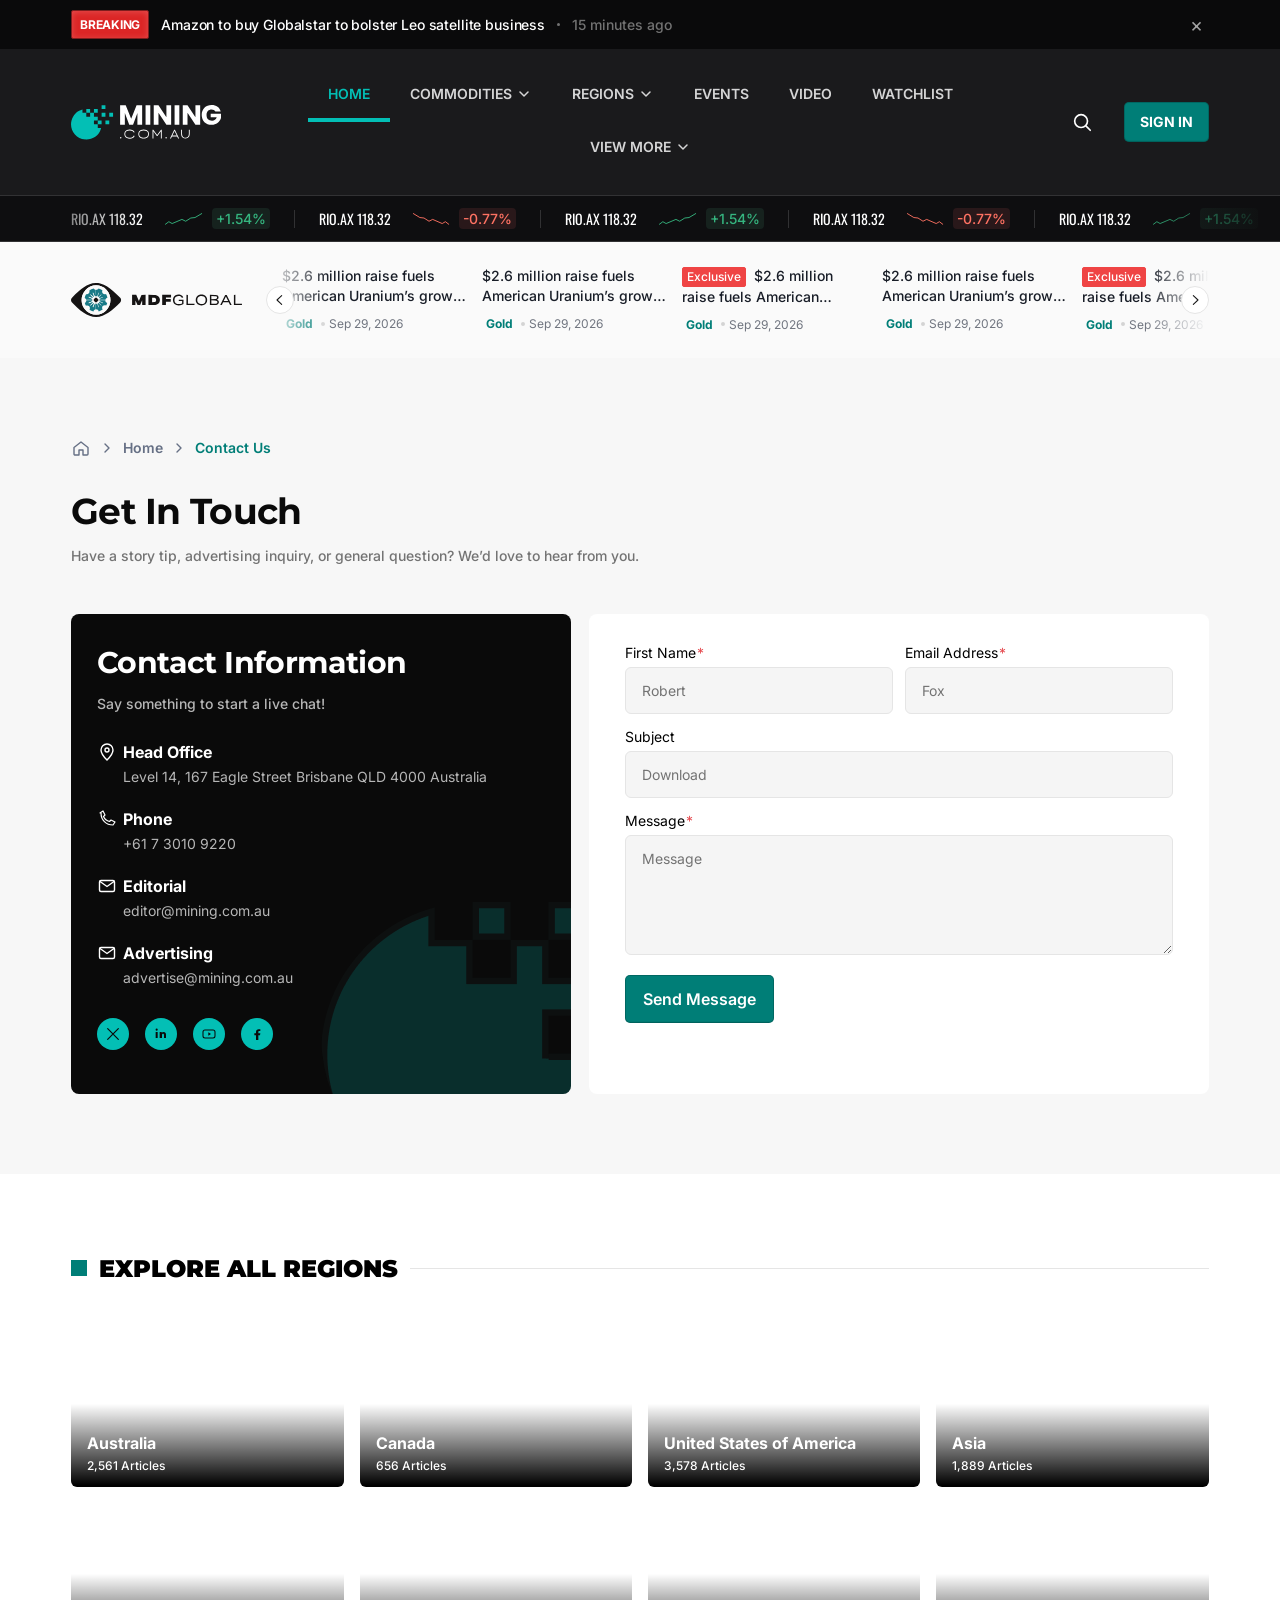
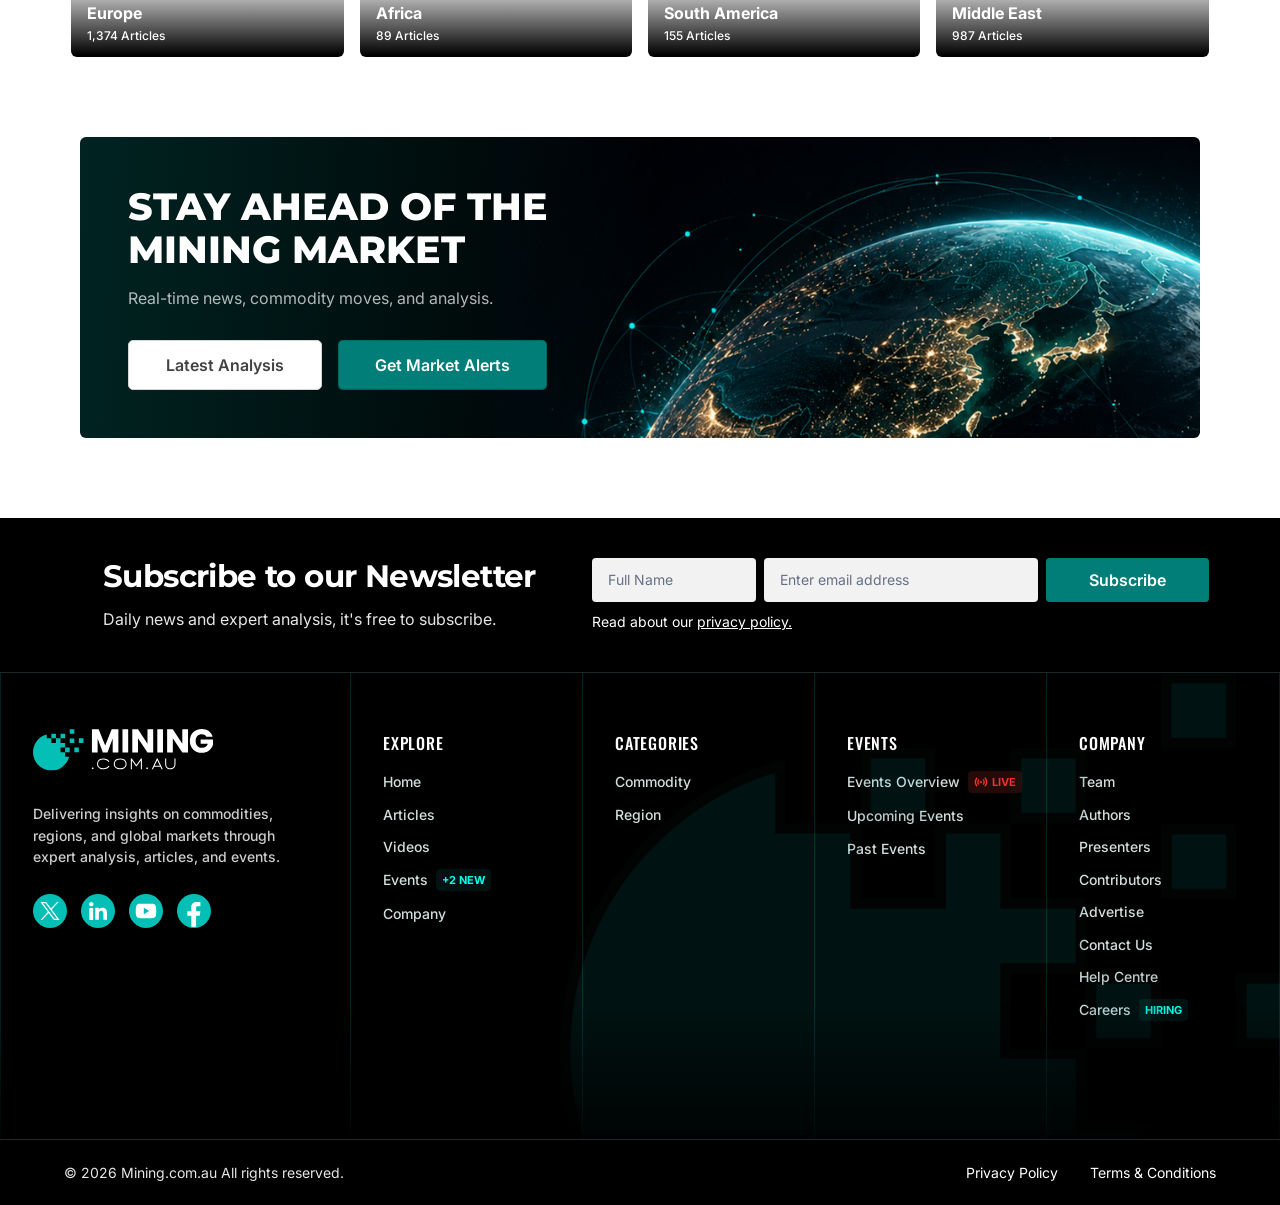
==== index.html @ cdf919f8 "Fixed paddings on CTA and Newsletter section" ====
<!DOCTYPE html>
<html lang="en">

<head>
  <meta charset="UTF-8">
  <meta name="viewport" content="width=device-width, initial-scale=1.0">
  <title>Contact Us | Mining.com.au</title>
  <link rel="preconnect" href="https://fonts.googleapis.com">
  <link rel="preconnect" href="https://fonts.gstatic.com" crossorigin>
  <link
    href="https://fonts.googleapis.com/css2?family=Inter:wght@400;500;600;700&family=Montserrat:wght@700;800;900&family=Oswald:wght@400;500&display=swap"
    rel="stylesheet">
  <link rel="stylesheet" href="styles.css">
</head>

<body>

  <!-- ============ HEADER ============ -->
  <header class="site-header">
    <div class="announcement-bar">
      <div class="wrap announcement-inner">
        <div class="announcement-left">
          <span class="badge-breaking">BREAKING</span>
          <p class="announcement-text">Amazon to buy Globalstar to bolster Leo satellite business</p>
          <span class="dot-sep" aria-hidden="true"></span>
          <span class="announcement-time">15 minutes ago</span>
        </div>
        <button class="announcement-close" aria-label="Dismiss announcement">&times;</button>
      </div>
    </div>

    <div class="nav-wrapper" aria-label="Primary">
      <nav class="main-nav wrap">
        <svg width="150" height="35" viewBox="0 0 150 35" fill="none" xmlns="http://www.w3.org/2000/svg">
          <g clip-path="url(#clip0_2774_2294)">
            <g clip-path="url(#clip1_2774_2294)">
              <path d="M30.6172 7.83966H34.4428V11.6652H30.6172V7.83966Z" fill="#03BFB5" />
              <path d="M30.6016 0.152344H34.4271V3.97792H30.6016V0.152344Z" fill="#03BFB5" />
              <path d="M38.2344 7.80396H42.0599V11.6295H38.2344V7.80396Z" fill="#03BFB5" />
              <path d="M34.4258 15.4555H38.2514V19.2811H34.4258V15.4555Z" fill="#03BFB5" />
              <path d="M15.2969 3.97815H19.1224V7.80372H15.2969V3.97815Z" fill="#03BFB5" />
              <path d="M22.9492 3.97815H26.7748V7.80372H22.9492V3.97815Z" fill="#03BFB5" />
              <path
                d="M22.9482 11.6286V7.80305H19.12V11.6286H15.296V7.80305H11.4704V4.53479C10.1293 4.88359 8.84208 5.41376 7.64432 6.11061C5.35202 7.44404 3.44171 9.3453 2.09742 11.6312C0.733963 13.9505 0.0102036 16.59 1.93609e-06 19.2803V19.3544C-0.00190541 23.1477 1.40552 26.8064 3.94913 29.6206C6.49274 32.4347 9.99113 34.2035 13.7653 34.5836C14.2724 34.6341 14.786 34.6596 15.306 34.6603C15.826 34.661 16.3397 34.6355 16.8471 34.5836C18.9979 34.3686 21.078 33.6966 22.9482 32.6128C25.2995 31.2503 27.2497 29.2915 28.6017 26.9341C29.288 25.7347 29.8079 24.4475 30.1471 23.108H26.7738V19.2803H22.9577V19.3544C22.9577 19.4927 22.9541 19.63 22.9471 19.7662V15.4542H26.7727V11.6286H22.9482Z"
                fill="#03BFB5" />
              <path
                d="M30.6121 19.3546V19.2806C30.6121 19.1035 30.6069 18.9281 30.6006 18.7527V15.4545H26.7734V18.7527C26.7804 18.9278 26.7845 19.1037 26.7855 19.2806H30.5995V19.9566C30.6076 19.757 30.6118 19.5563 30.6121 19.3546Z"
                fill="#03BFB5" />
              <path
                d="M49.1094 0.221863H54.7093L60.1711 13.6978L65.5773 0.221863H71.1499V19.6859H66.4088V8.01273L62.0563 19.6859H58.2302L53.85 7.98647V19.6859H49.1094V0.221863Z"
                fill="white" />
              <path d="M74.5625 0.221863H79.3036V19.6859H74.5625V0.221863Z" fill="white" />
              <path
                d="M100.151 0.221863V19.6859H95.4105L87.4789 7.68129V19.6859H82.7383V0.221863H87.4789L95.4105 12.2822V0.221863H100.151Z"
                fill="white" />
              <path d="M103.59 0.221924H108.33V19.686H103.59V0.221924Z" fill="white" />
              <path
                d="M129.179 0.221863V19.6859H124.438L116.507 7.67971V19.6859H111.766V0.221863H116.507L124.438 12.2822V0.221863H129.179Z"
                fill="white" />
              <path
                d="M149.669 6.37754H144.429C143.708 5.07433 142.377 4.3815 140.603 4.3815C137.553 4.3815 135.53 6.54458 135.53 9.92629C135.53 13.5307 137.578 15.6376 140.993 15.6376C142.052 15.6858 143.096 15.3715 143.953 14.7466C144.81 14.1218 145.428 13.2236 145.706 12.2002H139.688V8.70818H150.001V13.1163C149.386 15.1043 148.137 16.8363 146.445 18.0478C144.753 19.2592 142.711 19.8837 140.631 19.8256C134.809 19.8256 130.703 15.75 130.703 9.92787C130.703 4.10573 134.778 0.002809 140.6 0.002809C145.261 0.000707906 148.643 2.38545 149.669 6.37754Z"
                fill="white" />
              <path
                d="M49.257 33.2626C49.1899 33.1982 49.1367 33.1209 49.1006 33.0352C49.0645 32.9496 49.0462 32.8575 49.0469 32.7646C49.0466 32.6745 49.0651 32.5854 49.1013 32.5029C49.1375 32.4204 49.1905 32.3463 49.257 32.2855C49.3206 32.2209 49.3964 32.1696 49.4802 32.1347C49.5639 32.0999 49.6538 32.0822 49.7445 32.0828C49.8358 32.0809 49.9266 32.0977 50.0112 32.1323C50.0958 32.1669 50.1723 32.2186 50.2361 32.284C50.3007 32.3458 50.3519 32.4202 50.3867 32.5026C50.4214 32.585 50.439 32.6736 50.4383 32.763C50.4398 32.8553 50.4226 32.947 50.3879 33.0326C50.3531 33.1181 50.3015 33.1958 50.2361 33.261C50.1735 33.3285 50.0973 33.3821 50.0126 33.4183C49.9279 33.4545 49.8366 33.4725 49.7445 33.4711C49.6533 33.4715 49.563 33.4532 49.4791 33.4173C49.3953 33.3815 49.3197 33.3288 49.257 33.2626Z"
                fill="white" />
              <path
                d="M55.9314 33.1049C55.16 32.7896 54.4998 32.252 54.0346 31.5606C53.5851 30.8091 53.3477 29.9498 53.3477 29.0742C53.3477 28.1985 53.5851 27.3392 54.0346 26.5878C54.5022 25.8987 55.1617 25.3619 55.9314 25.044C56.8057 24.6808 57.7456 24.502 58.6922 24.5187C59.7562 24.493 60.8109 24.7223 61.7682 25.1874C62.6035 25.5928 63.2688 26.2802 63.6466 27.1283L62.8398 27.5191C62.5177 26.8356 61.9704 26.2837 61.2897 25.9559C60.4803 25.5671 59.5899 25.3769 58.6922 25.4012C57.5355 25.3402 56.392 25.6711 55.4466 26.3404C55.0423 26.6664 54.7221 27.0846 54.5126 27.5598C54.3032 28.035 54.2106 28.5535 54.2426 29.0718C54.211 29.5901 54.3038 30.1084 54.5132 30.5836C54.7227 31.0587 55.0427 31.4769 55.4466 31.8032C56.392 32.4726 57.5355 32.8035 58.6922 32.7424C59.5899 32.7665 60.4804 32.5762 61.2897 32.1872C61.9707 31.8597 62.5181 31.3077 62.8398 30.624L63.6466 31.0153C63.2703 31.8624 62.6075 32.5496 61.7745 32.9562C60.8153 33.4221 59.7583 33.6512 58.6922 33.6244C57.7463 33.6399 56.807 33.4632 55.9314 33.1049Z"
                fill="white" />
              <path
                d="M69.8854 33.1046C69.114 32.7893 68.4538 32.2518 67.9886 31.5603C67.5385 30.8091 67.3008 29.9497 67.3008 29.0739C67.3008 28.1982 67.5385 27.3388 67.9886 26.5876C68.456 25.898 69.1155 25.3609 69.8854 25.0427C71.66 24.3452 73.6329 24.3452 75.4076 25.0427C76.1774 25.3609 76.837 25.898 77.3044 26.5876C77.7539 27.339 77.9913 28.1983 77.9913 29.0739C77.9913 29.9496 77.7539 30.8089 77.3044 31.5603C76.8392 32.2518 76.179 32.7893 75.4076 33.1046C73.6314 33.7939 71.6616 33.7939 69.8854 33.1046ZM69.4006 31.8004C70.372 32.4141 71.4975 32.7398 72.6465 32.7398C73.7955 32.7398 74.921 32.4141 75.8924 31.8004C76.2962 31.474 76.6161 31.0558 76.8255 30.5806C77.0348 30.1055 77.1275 29.5872 77.0958 29.069C77.1275 28.5507 77.0348 28.0324 76.8255 27.5573C76.6161 27.0821 76.2962 26.6639 75.8924 26.3375C74.921 25.7238 73.7955 25.3981 72.6465 25.3981C71.4975 25.3981 70.372 25.7238 69.4006 26.3375C68.9963 26.6636 68.6761 27.0817 68.4666 27.5569C68.2572 28.0321 68.1646 28.5506 68.1966 29.069C68.165 29.5872 68.2578 30.1056 68.4672 30.5807C68.6767 31.0559 68.9967 31.474 69.4006 31.8004Z"
                fill="white" />
              <path
                d="M81.5234 24.6456H82.3177L86.1522 29.9908L89.972 24.6456H90.7662V33.4702H89.8837V26.2466L86.4799 31.0623H85.8097L82.4164 26.2466V33.4702H81.5234V24.6456Z"
                fill="white" />
              <path
                d="M94.6294 33.2619C94.5628 33.1973 94.5101 33.1199 94.4744 33.0343C94.4387 32.9487 94.4209 32.8567 94.4219 32.7639C94.4213 32.674 94.4394 32.585 94.4751 32.5025C94.5108 32.42 94.5634 32.3459 94.6294 32.2849C94.6931 32.2209 94.7688 32.1702 94.8522 32.1356C94.9356 32.1011 95.025 32.0835 95.1153 32.0837C95.2066 32.0818 95.2974 32.0986 95.382 32.1332C95.4666 32.1679 95.5431 32.2195 95.6069 32.2849C95.6714 32.3468 95.7225 32.4212 95.7572 32.5036C95.7919 32.586 95.8094 32.6746 95.8086 32.7639C95.8101 32.8562 95.793 32.9479 95.7584 33.0334C95.7237 33.119 95.6722 33.1967 95.6069 33.2619C95.5441 33.3292 95.4679 33.3826 95.3833 33.4188C95.2986 33.455 95.2073 33.4731 95.1153 33.472C95.0242 33.472 94.9342 33.4533 94.8506 33.4172C94.767 33.3811 94.6918 33.3282 94.6294 33.2619Z"
                fill="white" />
              <path
                d="M103.206 24.6453H103.875L108.111 33.4699H107.14L106.169 31.4655L100.912 31.4781L99.9668 33.4699H98.9688L103.206 24.6453ZM105.753 30.5809L103.547 25.9795L101.341 30.5809H105.753Z"
                fill="white" />
              <path
                d="M112.195 33.0981C111.554 32.7549 111.03 32.2282 110.689 31.5853C110.292 30.8129 110.099 29.9516 110.128 29.0834V24.6454H111.021V29.0834C111.021 30.3182 111.323 31.232 111.929 31.8248C112.25 32.1266 112.629 32.3608 113.042 32.5134C113.456 32.6661 113.896 32.7342 114.336 32.7136C115.265 32.7539 116.173 32.4383 116.877 31.8311C117.528 31.2428 117.854 30.3269 117.854 29.0834V24.6454H118.736V29.0834C118.767 29.961 118.557 30.8303 118.131 31.5979C117.757 32.2485 117.197 32.7729 116.524 33.1044C115.834 33.4376 115.077 33.6059 114.311 33.5961C113.576 33.6069 112.849 33.4359 112.195 33.0981Z"
                fill="white" />
            </g>
          </g>
          <defs>
            <clipPath id="clip0_2774_2294">
              <rect width="150" height="34.6608" fill="white" />
            </clipPath>
            <clipPath id="clip1_2774_2294">
              <rect width="150" height="34.6575" fill="white" transform="translate(0 0.00292969)" />
            </clipPath>
          </defs>
        </svg>

        <!-- Hamburger toggle: visible at <=1024px, controls nav-menu -->
        <button type="button" class="nav-toggle" id="navToggle" aria-label="Toggle navigation menu"
          aria-expanded="false" aria-controls="navMenu">
          <svg class="icon-burger" viewBox="0 0 24 24" aria-hidden="true">
            <line x1="3" y1="6" x2="21" y2="6" stroke="currentColor" stroke-width="2" stroke-linecap="round" />
            <line x1="3" y1="12" x2="21" y2="12" stroke="currentColor" stroke-width="2" stroke-linecap="round" />
            <line x1="3" y1="18" x2="21" y2="18" stroke="currentColor" stroke-width="2" stroke-linecap="round" />
          </svg>
          <svg class="icon-close" viewBox="0 0 24 24" aria-hidden="true">
            <line x1="5" y1="5" x2="19" y2="19" stroke="currentColor" stroke-width="2" stroke-linecap="round" />
            <line x1="19" y1="5" x2="5" y2="19" stroke="currentColor" stroke-width="2" stroke-linecap="round" />
          </svg>
        </button>

        <!-- Collapsible nav menu: holds links always, and the action buttons once we drop to <=768px -->
        <div class="nav-menu" id="navMenu">
          <ul class="nav-links">
            <li><a href="#" class="active">HOME</a></li>
            <li><a href="#">COMMODITIES <svg class="chev" viewBox="0 0 16 16" aria-hidden="true">
                  <path d="M4 6l4 4 4-4" stroke="currentColor" stroke-width="1.5" fill="none" stroke-linecap="round"
                    stroke-linejoin="round" />
                </svg></a></li>
            <li><a href="#">REGIONS <svg class="chev" viewBox="0 0 16 16" aria-hidden="true">
                  <path d="M4 6l4 4 4-4" stroke="currentColor" stroke-width="1.5" fill="none" stroke-linecap="round"
                    stroke-linejoin="round" />
                </svg></a></li>
            <li><a href="#">EVENTS</a></li>
            <li><a href="#">VIDEO</a></li>
            <li><a href="#">WATCHLIST</a></li>
            <li><a href="#" class="view-more">VIEW MORE <svg class="chev" viewBox="0 0 16 16" aria-hidden="true">
                  <path d="M4 6l4 4 4-4" stroke="currentColor" stroke-width="1.5" fill="none" stroke-linecap="round"
                    stroke-linejoin="round" />
                </svg></a></li>
          </ul>

          <!-- Mobile copy of the action buttons: hidden until <=768px, where it appears inside the open menu -->
          <div class="nav-actions nav-actions--mobile">
            <button class="icon-btn" aria-label="Search">
              <svg viewBox="0 0 24 24" aria-hidden="true">
                <circle cx="11" cy="11" r="7" stroke="currentColor" stroke-width="1.8" fill="none" />
                <line x1="16.5" y1="16.5" x2="21" y2="21" stroke="currentColor" stroke-width="1.8"
                  stroke-linecap="round" />
              </svg>
            </button>
            <a href="#" class="btn btn-primary btn-sm">SIGN IN</a>
          </div>
        </div>

        <!-- Desktop/tablet copy of the action buttons: visible down to 768px, then hidden in favour of the mobile copy above -->
        <div class="nav-actions nav-actions--desktop">
          <button class="icon-btn" aria-label="Search">
            <svg viewBox="0 0 24 24" aria-hidden="true">
              <circle cx="11" cy="11" r="7" stroke="currentColor" stroke-width="1.8" fill="none" />
              <line x1="16.5" y1="16.5" x2="21" y2="21" stroke="currentColor" stroke-width="1.8" stroke-linecap="round" />
            </svg>
          </button>
          <a href="#" class="btn btn-primary btn-sm">SIGN IN</a>
        </div>
      </nav>
    </div>

    <div class="ticker" aria-label="Market ticker">
      <div class="ticker-track">
        <span class="ticker-item">
          <span class="ticker-sym">RIO.AX 118.32</span>
          <div class="ticker-data">
            <img class="ticker-spark up" src="./up.svg" aria-hidden="true" />
            <span class="ticker-pct up">+1.54%</span>
          </div>
        </span>
        <span class="ticker-rule" aria-hidden="true"></span>
        <span class="ticker-item">
          <span class="ticker-sym">RIO.AX 118.32</span>
          <div class="ticker-data">
            <img class="ticker-spark down" src="./down.svg" aria-hidden="true" />
            <span class="ticker-pct down">-0.77%</span>
          </div>
        </span>
        <span class="ticker-rule" aria-hidden="true"></span>
        <span class="ticker-item">
          <span class="ticker-sym">RIO.AX 118.32</span>
          <div class="ticker-data">
            <img class="ticker-spark up" src="./up.svg" aria-hidden="true" />
            <span class="ticker-pct up">+1.54%</span>
          </div>
        </span>
        <span class="ticker-rule" aria-hidden="true"></span>
        <span class="ticker-item">
          <span class="ticker-sym">RIO.AX 118.32</span>
          <div class="ticker-data">
            <img class="ticker-spark down" src="./down.svg" aria-hidden="true" />
            <span class="ticker-pct down">-0.77%</span>
          </div>
        </span>
        <span class="ticker-rule" aria-hidden="true"></span>
        <span class="ticker-item">
          <span class="ticker-sym">RIO.AX 118.32</span>
          <div class="ticker-data">
            <img class="ticker-spark up" src="./up.svg" aria-hidden="true" />
            <span class="ticker-pct up">+1.54%</span>
          </div>
        </span>
        <span class="ticker-rule" aria-hidden="true"></span>
        <span class="ticker-item">
          <span class="ticker-sym">RIO.AX 118.32</span>
          <div class="ticker-data">
            <img class="ticker-spark down" src="./down.svg" aria-hidden="true" />
            <span class="ticker-pct down">-0.77%</span>
          </div>
        </span>
        <span class="ticker-rule" aria-hidden="true"></span>
        <span class="ticker-item">
          <span class="ticker-sym">RIO.AX 118.32</span>
          <div class="ticker-data">
            <img class="ticker-spark up" src="./up.svg" aria-hidden="true" />
            <span class="ticker-pct up">+1.54%</span>
          </div>
        </span>
        <span class="ticker-rule" aria-hidden="true"></span>
        <span class="ticker-item">
          <span class="ticker-sym">RIO.AX 118.32</span>
          <div class="ticker-data">
            <img class="ticker-spark down" src="./down.svg" aria-hidden="true" />
            <span class="ticker-pct down">-0.77%</span>
          </div>
        </span>
        <span class="ticker-rule" aria-hidden="true"></span>
      </div>
    </div>
  </header>

  <!-- ============ NEWSWIRE CAROUSEL ============ -->
  <section class="newswire">
    <div class="wrap newswire-inner">
      <svg width="171" height="34" viewBox="0 0 171 34" fill="none" xmlns="http://www.w3.org/2000/svg">
        <g clip-path="url(#clip0_912_26025)">
          <path
            d="M31.5511 32.7135C27.2995 34.4307 22.8062 34.4187 18.6121 32.7363C16.5335 31.9023 14.6357 30.9735 12.7654 29.7207C10.4763 28.1871 8.39176 26.525 6.35632 24.6614C4.42977 22.8974 2.62048 21.215 0.83633 19.2818C-0.213102 18.1441 -0.320797 16.0765 0.775303 14.9161C3.07161 12.4849 5.47082 10.3261 7.96337 8.11683C9.54769 6.71281 11.1392 5.4876 12.8743 4.29238C14.6094 3.09717 16.5443 2.07116 18.5797 1.26235C20.7444 0.404336 22.9031 -0.0552691 25.2401 0.00473165C26.6102 0.0407321 27.8834 0.127133 29.2177 0.501538C34.2171 1.90195 38.4041 4.80479 42.2775 8.23803C44.6767 10.3645 46.9982 12.4801 49.2179 14.7829C50.5892 16.2049 50.2649 18.3721 48.9463 19.6694C45.1697 23.3834 41.7295 26.8178 37.2733 29.7627C35.4496 30.9675 33.6272 31.8747 31.5511 32.7135ZM34.8992 27.6903C40.7495 22.1438 41.0103 12.8917 35.6208 7.02241C29.8674 0.75594 20.0624 0.814741 14.3784 7.13762C8.96614 13.1581 9.44478 22.535 15.4949 27.9627C21.0268 32.9271 29.4558 32.8527 34.8992 27.6915V27.6903Z"
            fill="#151313" />
          <path
            d="M71.1881 22.1237L71.1354 17.3224L69.1538 22.1057L66.4818 22.1249L64.4834 17.4088L64.4332 22.1213L61.0946 22.1201L61.0898 11.8719L65.2301 11.8647L67.8699 18.0052L70.4905 11.8779L74.5877 11.8671L74.5841 22.1117L71.1881 22.1237Z"
            fill="#151313" />
          <path
            d="M88.9288 16.7391C88.9983 18.9675 87.9249 20.794 85.844 21.5572C84.8759 21.9124 83.8361 22.1128 82.7555 22.1128H77.427L77.4258 11.873L82.8716 11.8766C83.933 11.8766 84.9704 12.0362 85.9301 12.3915C87.8495 13.0467 88.8654 14.7171 88.9288 16.7379V16.7391ZM85.1428 16.9563C85.1428 15.7839 84.4786 14.8683 83.343 14.8371L81.1078 14.7771V19.1859L83.416 19.1223C84.5337 18.9495 85.144 18.1179 85.144 16.9563H85.1428Z"
            fill="#151313" />
          <path
            d="M99.7601 16.086L99.7517 18.8268L94.9353 18.8304L94.9233 22.1221L91.1887 22.1113L91.1875 11.8739L100.058 11.8691L100.06 14.6184L94.9413 14.616L94.9425 16.0836L99.7601 16.086Z"
            fill="#151313" />
          <path
            d="M147.541 17.8176C148.456 19.3284 147.709 21.1993 146.097 21.7489C145.445 21.9709 144.805 22.1113 144.101 22.1113L138.91 22.1161L138.915 11.8691L143.738 11.8763C144.525 11.8763 145.287 11.9783 145.997 12.2483C146.986 12.6239 147.528 13.4724 147.538 14.4468C147.547 15.4212 147.033 16.266 145.951 16.692C146.552 16.9632 147.17 17.208 147.54 17.8188L147.541 17.8176ZM145.647 13.6248C145.151 13.2204 144.508 13.128 143.934 13.1268L140.346 13.1136L140.363 16.1472L144.449 16.0824C145.082 16.0728 145.677 15.7212 145.889 15.252C146.126 14.7288 146.135 14.022 145.647 13.6248ZM145.938 20.346C146.63 19.6344 146.553 18.5196 145.86 17.8968C145.319 17.5392 144.725 17.4516 144.086 17.3916L140.351 17.3724V20.8716L144.103 20.868C144.744 20.8236 145.374 20.7372 145.939 20.346H145.938Z"
            fill="#151313" />
          <path
            d="M111.103 20.387L111.129 18.0614L107.78 18.0578V16.8014H112.518L112.491 21.0062C110.355 22.3971 107.756 22.7127 105.359 22.0455C103.999 21.5462 102.886 20.6702 102.358 19.3082C101.767 17.7854 101.782 16.073 102.437 14.5658C103.556 11.9905 106.589 11.1589 109.264 11.8057C110.712 12.1561 111.84 13.1713 112.273 14.5838L110.841 14.8382C110.497 13.9622 109.836 13.3333 108.911 13.0813C106.663 12.4705 104.191 13.3213 103.623 15.6482C103.068 17.921 103.821 20.2466 106.174 20.8838C107.799 21.2642 109.466 21.0842 111.1 20.3882L111.103 20.387Z"
            fill="#151313" />
          <path
            d="M132.684 22.0397C131.189 22.5149 129.634 22.4873 128.199 22.0385C125.942 21.3317 124.714 19.3217 124.707 17.0213C124.699 14.5492 126.087 12.4744 128.533 11.8432C129.79 11.5192 131.136 11.524 132.407 11.8516C134.82 12.472 136.215 14.5648 136.192 17.0201C136.172 19.3157 134.963 21.3149 132.684 22.0409V22.0397ZM134.287 18.9197C134.774 17.7461 134.797 16.4585 134.376 15.2668C133.599 13.0708 130.945 12.4864 128.774 13.1524C127.519 13.5364 126.635 14.5168 126.363 15.7913C125.888 18.0233 126.677 20.2769 128.894 20.8697C130.986 21.4301 133.466 20.8973 134.288 18.9197H134.287Z"
            fill="#151313" />
          <path
            d="M157.705 19.312L152.131 19.2952L150.814 22.0972L149.234 22.1068L154.174 11.8995L155.698 11.8887L160.643 22.0816L159.042 22.1236L157.705 19.3132V19.312ZM157.127 18.0843L154.904 13.4727L152.679 18.0963L157.127 18.0855V18.0843Z"
            fill="#151313" />
          <path
            d="M123.605 20.8465L123.368 22.1209L115.461 22.1161L115.465 11.874L116.934 11.8848L116.932 20.8513L123.605 20.8465Z"
            fill="#151313" />
          <path
            d="M170.985 20.8465C171.045 21.2834 170.928 21.6734 170.814 22.1186H162.914V11.8836L164.385 11.8608L164.388 20.8465H170.985Z"
            fill="#151313" />
          <path
            d="M34.8985 27.6901C29.4551 32.8514 21.0261 32.9258 15.4942 27.9613C9.44529 22.5336 8.96545 13.1567 14.3777 7.13625C20.0617 0.81338 29.8679 0.754578 35.6201 7.02105C41.0084 12.8903 40.7476 22.1436 34.8985 27.6889V27.6901ZM20.9448 16.7556L20.9543 17.2428L15.341 17.2464C15.3817 18.3924 14.8396 19.3464 13.85 19.8948C14.0977 20.9304 14.4711 21.8304 14.9725 22.7784C15.98 22.248 17.0067 22.4184 17.9772 23.0016C18.9596 23.8909 19.2707 25.4065 18.512 26.6629C19.6764 27.5221 21.0178 28.1089 22.4764 28.4461C22.7684 27.2257 23.6084 26.4373 24.8027 26.2441C24.7309 24.4189 24.756 22.7004 24.7644 20.9724H24.9714C25.018 22.7016 25.0408 24.4261 24.9307 26.2285C26.3559 26.1901 27.4532 27.0565 27.7703 28.4125C29.2146 28.0801 30.5057 27.4633 31.7107 26.6185C30.8755 25.5277 30.9892 24.2149 31.7095 23.1012C32.6249 22.1448 34.0549 21.906 35.2455 22.59C35.7146 21.7188 36.0078 20.9268 36.2315 20.0424C34.9942 19.6356 34.2691 18.5496 34.3337 17.25L28.9848 17.2452L28.7934 18.336L32.0087 19.6764C32.0865 19.7748 31.9309 20.1468 31.8184 20.1324L28.5361 18.8088C28.3542 19.1568 28.1879 19.3836 27.933 19.6788L30.4698 22.2348C30.3358 22.4064 30.2688 22.4712 30.1096 22.5864L27.5597 20.058C27.2306 20.304 26.9805 20.4396 26.661 20.6352L28.0156 23.9485C27.9677 24.0829 27.6805 24.1981 27.5453 24.1357L26.1919 20.8416L25.121 20.9592L25.1066 19.2252C26.1213 19.0536 26.9099 18.3384 27.0559 17.2524L28.7204 17.232C28.8293 17.1612 28.8221 16.8768 28.7503 16.7268L27.0547 16.7304C26.9111 15.7224 26.2159 14.9279 25.1521 14.7875L25.1162 13.0415C25.4584 13.0379 25.7803 13.0703 26.1764 13.1699L27.3933 10.1615C27.4436 10.0367 27.3467 9.81469 27.5752 9.82669C27.7045 9.83269 27.8421 9.84109 28.0192 10.0163L26.655 13.3679C27.0188 13.5299 27.2473 13.6931 27.5441 13.9319L30.057 11.4371C30.1228 11.3711 30.3633 11.5079 30.4543 11.7179L27.9474 14.2619L28.5864 15.1763L31.4893 13.9487C31.6964 13.8611 31.8675 13.8899 31.974 14.0267C32.0338 14.1035 32.0936 14.2715 31.9058 14.3495L28.773 15.6516L28.9812 16.74L34.4187 16.7364C34.6963 15.7488 35.4083 15.0431 36.4194 14.7731C36.155 13.4063 35.6978 12.2099 34.9894 10.9835C33.946 11.4083 32.7207 11.2991 31.895 10.4723C31.0442 9.62028 30.9317 8.31827 31.4152 7.21665C30.1922 6.40545 28.9226 5.88224 27.4926 5.56064C26.9566 6.51465 26.0591 7.00305 24.963 7.02585C24.9498 9.08508 25.1449 11.0123 24.8673 13.0055C24.6315 11.0147 24.8074 9.09828 24.7739 7.00065C23.9339 6.78945 23.1765 6.36104 22.7253 5.52463C21.0979 5.86544 19.6548 6.52185 18.3038 7.48786C18.6042 8.45267 18.5085 9.53148 17.83 10.3343C17.1515 11.1371 16.0829 11.3687 15.0466 11.1347C14.3825 12.3263 13.8859 13.5827 13.7005 14.9351C14.5369 15.2915 14.9904 15.9252 15.2561 16.7268L20.9424 16.7544L20.9448 16.7556Z"
            fill="#FAFAFA" />
          <path
            d="M25.1164 13.0418C24.9549 13.0442 24.7934 13.0334 24.6294 13.0466C24.3231 13.0718 24.0359 13.1342 23.6279 13.2854L22.1632 9.80535C21.9634 9.81135 21.7564 9.95176 21.7264 10.073L23.1337 13.4906L22.3331 14.0834L19.685 11.441C19.5701 11.327 19.2016 11.6606 19.2925 11.753L21.9717 14.4818L21.4739 15.287L17.9439 13.8554C17.8458 13.829 17.6627 14.135 17.6902 14.2958L21.2598 15.773L21.1521 16.7474L20.945 16.7546L15.2587 16.727C14.9931 15.9266 14.5384 15.2918 13.7031 14.9354C13.8886 13.583 14.3852 12.3266 15.0493 11.135C16.0868 11.3702 17.1733 11.1158 17.8326 10.3346C18.492 9.55335 18.6069 8.45294 18.3065 7.48813C19.6587 6.52211 21.1006 5.86571 22.728 5.5249C23.1779 6.36131 23.9366 6.78972 24.7766 7.00092C24.8101 9.09854 24.6342 11.015 24.8699 13.0058C25.1476 11.0126 24.9525 9.08534 24.9657 7.02612C26.0618 7.00212 26.9592 6.51491 27.4953 5.5609C28.9253 5.88251 30.1949 6.40571 31.4178 7.21692C30.9344 8.31854 31.0469 9.62055 31.8977 10.4726C32.7233 11.2994 33.9487 11.4086 34.9921 10.9838C35.7005 12.209 36.1564 13.4054 36.4221 14.7734C35.4109 15.0434 34.6978 15.749 34.4213 16.7366L28.9839 16.7402L28.7757 15.6518L31.9084 14.3498C32.0963 14.2718 32.0365 14.1038 31.9766 14.027C31.8701 13.8902 31.699 13.8614 31.492 13.949L28.589 15.1766L27.95 14.2622L30.4569 11.7182C30.366 11.5082 30.1255 11.3714 30.0597 11.4374L27.5468 13.9322C27.25 13.6934 27.0203 13.5314 26.6577 13.3682L28.0218 10.0166C27.8447 9.84135 27.7071 9.83295 27.5779 9.82695C27.3505 9.81615 27.4475 10.037 27.396 10.1618L26.179 13.1702C25.783 13.0718 25.4611 13.0382 25.1188 13.0418H25.1164Z"
            fill="#187A87" />
          <path
            d="M20.952 17.2429L21.147 17.2405C21.1422 17.5477 21.226 17.8393 21.287 18.1897L17.6816 19.7029C17.6649 19.8925 17.8515 20.1649 17.9341 20.1313L21.4857 18.6757C21.6508 18.9877 21.7752 19.2073 21.999 19.4725L19.248 22.2433C19.3641 22.4125 19.4658 22.4905 19.6249 22.5745L22.3209 19.8841L23.131 20.4937L21.7465 23.8514C21.6783 24.0158 21.9619 24.2018 22.1701 24.149L23.5941 20.7157C23.9686 20.7949 24.2929 20.8693 24.6196 20.9401L24.762 20.9713C24.7536 22.6993 24.7285 24.4178 24.8003 26.243C23.6061 26.4362 22.766 27.2234 22.4741 28.445C21.0142 28.1078 19.674 27.5222 18.5097 26.6618C19.2671 25.4054 18.9572 23.8898 17.9748 23.0005C17.0031 22.4173 15.9764 22.2481 14.9701 22.7773C14.4687 21.8305 14.0954 20.9293 13.8477 19.8937C14.8385 19.3453 15.3805 18.3925 15.3386 17.2453L20.952 17.2417V17.2429Z"
            fill="#187A87" />
          <path
            d="M24.9716 20.969L25.1199 20.9582L26.1909 20.8406L27.5443 24.1346C27.6795 24.1958 27.9667 24.0818 28.0146 23.9474L26.66 20.6342C26.9795 20.4374 27.2296 20.303 27.5587 20.057L30.1086 22.5854C30.2678 22.4702 30.336 22.4054 30.4688 22.2338L27.932 19.6778C28.1869 19.3826 28.3532 19.1558 28.5351 18.8078L31.8174 20.1314C31.9299 20.1458 32.0854 19.775 32.0077 19.6754L28.7924 18.335L28.9838 17.2441L34.3327 17.2489C34.2681 18.5486 34.9932 19.6346 36.2305 20.0414C36.0068 20.9258 35.7136 21.7178 35.2445 22.589C34.0539 21.9038 32.6239 22.1426 31.7085 23.1002C30.9882 24.2138 30.8745 25.5254 31.7097 26.6175C30.5047 27.4623 29.2148 28.0779 27.7693 28.4115C27.4522 27.0555 26.3549 26.1902 24.9297 26.2274C25.0398 24.425 25.017 22.7006 24.9704 20.9702L24.9716 20.969Z"
            fill="#187A87" />
          <path
            d="M25.1167 13.0418L25.1526 14.7879C26.2164 14.9283 26.9104 15.7227 27.0552 16.7307L28.7508 16.7271C28.8226 16.8771 28.8298 17.1615 28.7209 17.2323L27.0564 17.2527C26.9104 18.3387 26.1219 19.0539 25.1071 19.2255L25.1215 20.9595L24.9731 20.9703H24.7661L24.6237 20.9403L24.6345 19.2471C23.6221 19.0275 22.8276 18.3591 22.6864 17.2551L21.1499 17.2419L20.9549 17.2443L20.9453 16.7571L21.1523 16.7499L22.6744 16.7319C22.83 15.6591 23.5862 14.9139 24.6297 14.7699V13.0478C24.7948 13.0346 24.9552 13.0454 25.1167 13.043V13.0418Z"
            fill="#151313" />
          <path
            d="M24.6293 13.0464V14.7684C23.5858 14.9124 22.8295 15.6576 22.674 16.7304L21.1519 16.7484L21.2596 15.774L17.6901 14.2968C17.6637 14.136 17.8456 13.83 17.9438 13.8564L21.4738 15.288L21.9716 14.4828L19.2923 11.754C19.2014 11.6616 19.5712 11.328 19.6848 11.442L22.3329 14.0844L23.1335 13.4916L21.7263 10.0739C21.7562 9.95274 21.9632 9.81234 22.163 9.80634L23.6277 13.2864C24.0357 13.1352 24.3229 13.0728 24.6293 13.0476V13.0464Z"
            fill="#FAFAFA" />
          <path
            d="M24.6226 20.9401C24.296 20.8693 23.9717 20.7949 23.5971 20.7157L22.1732 24.149C21.9661 24.2018 21.6825 24.0158 21.7496 23.8514L23.134 20.4937L22.3239 19.8841L19.628 22.5745C19.47 22.4917 19.3683 22.4125 19.251 22.2433L22.002 19.4725C21.7771 19.2073 21.6538 18.9877 21.4887 18.6757L17.9371 20.1313C17.8546 20.1649 17.6679 19.8925 17.6847 19.7029L21.2901 18.1897C21.229 17.8393 21.1441 17.5477 21.1501 17.2405L22.6865 17.2537C22.8277 18.3589 23.6223 19.0273 24.6346 19.2457L24.6238 20.9389L24.6226 20.9401Z"
            fill="#FAFAFA" />
        </g>
        <defs>
          <clipPath id="clip0_912_26025">
            <rect width="171" height="34" fill="white" />
          </clipPath>
        </defs>
      </svg>

      <div class="newswire-viewport">
        <div class="carousel-arrows">
          <button class="arrow-btn" aria-label="Previous">
            <svg viewBox="0 0 21 21" aria-hidden="true">
              <path d="M13 4l-7 6.5 7 6.5" stroke="currentColor" stroke-width="1.6" fill="none" stroke-linecap="round"
                stroke-linejoin="round" />
            </svg>
          </button>
          <button class="arrow-btn" aria-label="Next">
            <svg viewBox="0 0 21 21" aria-hidden="true">
              <path d="M8 4l7 6.5-7 6.5" stroke="currentColor" stroke-width="1.6" fill="none" stroke-linecap="round"
                stroke-linejoin="round" />
            </svg>
          </button>
        </div>
        <div class="newswire-track">
          <article class="news-card">
            <p class="news-title">$2.6 million raise fuels American Uranium&rsquo;s growth | Big months ahead</p>
            <div class="news-meta"><span class="tag tag-gold">Gold</span><span class="meta-dot"></span><time>Sep 29,
                2026</time></div>
          </article>
          <article class="news-card">
            <p class="news-title">$2.6 million raise fuels American Uranium&rsquo;s growth | Big months ahead</p>
            <div class="news-meta"><span class="tag tag-gold">Gold</span><span class="meta-dot"></span><time>Sep 29,
                2026</time></div>
          </article>
          <article class="news-card">
            <p class="news-title"><span class="tag tag-exclusive">Exclusive</span> $2.6 million raise fuels American
              Uranium&rsquo;s growth | Big months ahead</p>
            <div class="news-meta"><span class="tag tag-gold">Gold</span><span class="meta-dot"></span><time>Sep 29,
                2026</time></div>
          </article>
          <article class="news-card">
            <p class="news-title">$2.6 million raise fuels American Uranium&rsquo;s growth | Big months ahead</p>
            <div class="news-meta"><span class="tag tag-gold">Gold</span><span class="meta-dot"></span><time>Sep 29,
                2026</time></div>
          </article>
          <article class="news-card">
            <p class="news-title"><span class="tag tag-exclusive">Exclusive</span> $2.6 million raise fuels American
              Uranium&rsquo;s growth | Big months ahead</p>
            <div class="news-meta"><span class="tag tag-gold">Gold</span><span class="meta-dot"></span><time>Sep 29,
                2026</time></div>
          </article>
          <article class="news-card">
            <p class="news-title">$2.6 million raise fuels American Uranium&rsquo;s growth | Big months ahead</p>
            <div class="news-meta"><span class="tag tag-gold">Gold</span><span class="meta-dot"></span><time>Sep 29,
                2026</time></div>
          </article>
          <article class="news-card">
            <p class="news-title">$2.6 million raise fuels American Uranium&rsquo;s growth | Big months ahead</p>
            <div class="news-meta"><span class="tag tag-gold">Gold</span><span class="meta-dot"></span><time>Sep 29,
                2026</time></div>
          </article>
        </div>
      </div>


    </div>
  </section>

  <!-- ============ CONTACT HERO ============ -->
  <section class="contact-hero">
    <div class="wrap">
      <div class="section-title-header">
        <nav class="breadcrumbs" aria-label="Breadcrumb">
          <svg class="bc-icon" viewBox="0 0 20 20" aria-hidden="true">
            <path d="M3 9.5L10 4l7 5.5V16a1 1 0 01-1 1h-4v-5H8v5H4a1 1 0 01-1-1V9.5z" fill="none" stroke="currentColor"
              stroke-width="1.4" stroke-linejoin="round" />
          </svg>
          <svg class="bc-chev" viewBox="0 0 16 16" aria-hidden="true">
            <path d="M6 4l4 4-4 4" stroke="currentColor" stroke-width="1.4" fill="none" stroke-linecap="round"
              stroke-linejoin="round" />
          </svg>
          <a href="#">Home</a>
          <svg class="bc-chev" viewBox="0 0 16 16" aria-hidden="true">
            <path d="M6 4l4 4-4 4" stroke="currentColor" stroke-width="1.4" fill="none" stroke-linecap="round"
              stroke-linejoin="round" />
          </svg>
          <span class="bc-current">Contact Us</span>
        </nav>

        <h1 class="page-title">Get In Touch</h1>
        <p class="page-lede">Have a story tip, advertising inquiry, or general question? We&rsquo;d love to hear from
          you.
        </p>
      </div>

      <div class="contact-grid">
        <div class="contact-info-card">
          <div class="contact-info-deco" aria-hidden="true"></div>
          <div class="contact-info-content">
            <h2>Contact Information</h2>
            <p class="contact-info-sub">Say something to start a live chat!</p>

            <ul class="contact-list">
              <li>
                <div class="contact-list-label">
                  <svg viewBox="0 0 20 20" aria-hidden="true">
                    <path d="M10 2a6 6 0 016 6c0 4.2-6 10-6 10S4 12.2 4 8a6 6 0 016-6z" stroke="currentColor"
                      stroke-width="1.4" fill="none" />
                    <circle cx="10" cy="8" r="2" stroke="currentColor" stroke-width="1.4" fill="none" />
                  </svg>
                  <strong>Head Office</strong>
                </div>
                <p>Level 14, 167 Eagle Street Brisbane QLD 4000 Australia</p>
              </li>
              <li>
                <div class="contact-list-label">
                  <svg viewBox="0 0 20 20" aria-hidden="true">
                    <path d="M4 4c0 7 5 12 12 12l2-3-4-2-1.5 1.5A9 9 0 016.5 7.5L8 6 6 2 3 4z" stroke="currentColor"
                      stroke-width="1.2" fill="none" stroke-linejoin="round" />
                  </svg>
                  <strong>Phone</strong>
                </div>
                <p>+61 7 3010 9220</p>
              </li>
              <li>
                <div class="contact-list-label">
                  <svg viewBox="0 0 20 20" aria-hidden="true">
                    <rect x="2.5" y="4.5" width="15" height="11" rx="1.5" stroke="currentColor" stroke-width="1.4"
                      fill="none" />
                    <path d="M3 5.5l7 5 7-5" stroke="currentColor" stroke-width="1.4" fill="none"
                      stroke-linecap="round" />
                  </svg>
                  <strong>Editorial</strong>
                </div>
                <p>editor@mining.com.au</p>
              </li>
              <li>
                <div class="contact-list-label">
                  <svg viewBox="0 0 20 20" aria-hidden="true">
                    <rect x="2.5" y="4.5" width="15" height="11" rx="1.5" stroke="currentColor" stroke-width="1.4"
                      fill="none" />
                    <path d="M3 5.5l7 5 7-5" stroke="currentColor" stroke-width="1.4" fill="none"
                      stroke-linecap="round" />
                  </svg>
                  <strong>Advertising</strong>
                </div>
                <p>advertise@mining.com.au</p>
              </li>
            </ul>

            <div class="social-icons">
              <a href="#" aria-label="X (Twitter)"><svg viewBox="0 0 24 24">
                  <path d="M4 4l16 16M20 4L4 20" stroke="currentColor" stroke-width="1.8" stroke-linecap="round" />
                </svg></a>
              <a href="#" aria-label="LinkedIn"><svg viewBox="0 0 24 24">
                  <rect x="4" y="9" width="3" height="9" fill="currentColor" />
                  <circle cx="5.5" cy="5.5" r="1.6" fill="currentColor" />
                  <path
                    d="M10 18v-9h3v1.3C13.7 9.4 14.8 9 16 9c2.2 0 3.5 1.4 3.5 4v5h-3v-4.5c0-1-.5-1.7-1.5-1.7s-1.5.7-1.5 1.7V18h-3z"
                    fill="currentColor" />
                </svg></a>
              <a href="#" aria-label="YouTube"><svg viewBox="0 0 24 24">
                  <rect x="3" y="6" width="18" height="12" rx="3" stroke="currentColor" stroke-width="1.6"
                    fill="none" />
                  <path d="M11 9.5l4 2.5-4 2.5z" fill="currentColor" />
                </svg></a>
              <a href="#" aria-label="Facebook"><svg viewBox="0 0 24 24">
                  <path
                    d="M14 21v-7h2.5l.5-3H14V9c0-.9.3-1.5 1.6-1.5H17V4.8c-.3 0-1.3-.1-2.4-.1-2.4 0-4.1 1.5-4.1 4.2V11H8v3h2.5v7z"
                    fill="currentColor" />
                </svg></a>
            </div>
          </div>
        </div>

        <form class="contact-form" action="#" method="post">
          <div class="form-row">
            <div class="form-field">
              <label for="first-name">First Name<span class="req">*</span></label>
              <input type="text" id="first-name" name="first-name" placeholder="Robert" required>
            </div>
            <div class="form-field">
              <label for="email">Email Address<span class="req">*</span></label>
              <input type="email" id="email" name="email" placeholder="Fox" required>
            </div>
          </div>

          <div class="form-field">
            <label for="subject">Subject</label>
            <input type="text" id="subject" name="subject" placeholder="Download">
          </div>

          <div class="form-field">
            <label for="message">Message<span class="req">*</span></label>
            <textarea id="message" name="message" rows="5" placeholder="Message" required></textarea>
          </div>

          <button type="submit" class="btn btn-primary">Send Message</button>
        </form>
      </div>
    </div>
  </section>

  <!-- ============ EXPLORE ALL REGIONS ============ -->
  <section class="regions">
    <div class="wrap">
      <div class="section-header">
        <span class="header-dot" aria-hidden="true"></span>
        <h2>Explore All Regions</h2>
        <span class="header-rule" aria-hidden="true"></span>
      </div>

      <div class="regions-grid">
        <a class="region-card" href="#"
          style="--bg:url('https://www.figma.com/api/mcp/asset/84992a1a-d350-40c3-9d3d-6424e5806e0b')">
          <span class="region-name">Australia</span><span class="region-count">2,561 Articles</span>
        </a>
        <a class="region-card" href="#"
          style="--bg:url('https://www.figma.com/api/mcp/asset/afd180ed-5bf7-4091-91f6-a6844f15f637')">
          <span class="region-name">Canada</span><span class="region-count">656 Articles</span>
        </a>
        <a class="region-card" href="#"
          style="--bg:url('https://www.figma.com/api/mcp/asset/d928ce2f-0265-48ef-bcdc-7cac627139ff')">
          <span class="region-name">United States of America</span><span class="region-count">3,578 Articles</span>
        </a>
        <a class="region-card" href="#"
          style="--bg:url('https://www.figma.com/api/mcp/asset/3538576c-becd-419c-ad62-983ad3411801')">
          <span class="region-name">Asia</span><span class="region-count">1,889 Articles</span>
        </a>
        <a class="region-card" href="#"
          style="--bg:url('https://www.figma.com/api/mcp/asset/01485b6b-5eed-4ce5-9b81-10c366342976')">
          <span class="region-name">Europe</span><span class="region-count">1,374 Articles</span>
        </a>
        <a class="region-card" href="#"
          style="--bg:url('https://www.figma.com/api/mcp/asset/69a0281a-381b-4a63-a23d-a7579dcfbb5c')">
          <span class="region-name">Africa</span><span class="region-count">89 Articles</span>
        </a>
        <a class="region-card" href="#"
          style="--bg:url('https://www.figma.com/api/mcp/asset/6b3b2bff-1941-42de-8f67-3c959b47f931')">
          <span class="region-name">South America</span><span class="region-count">155 Articles</span>
        </a>
        <a class="region-card" href="#"
          style="--bg:url('https://www.figma.com/api/mcp/asset/7e6bc711-155a-4755-9263-17041e4b19ed')">
          <span class="region-name">Middle East</span><span class="region-count">987 Articles</span>
        </a>
      </div>
    </div>
  </section>

  <!-- ============ CTA (reconstructed — see note) ============ -->
  <section class="cta">
    <div class="wrap cta-inner">
      <div class="cta-text">
        <h2>Stay Ahead of the Mining Market</h2>
        <p>Real-time news, commodity moves, and analysis.</p>
        <div class="cta-buttons">
          <a href="#" class="btn btn-solid">Latest Analysis</a>
          <a href="#" class="btn btn-primary">Get Market Alerts</a>
        </div>
      </div>
      <img class="cta-graphic" src="./cf1f3e901983c730135e3794c384c3f988bc7ce0.png" />
    </div>
  </section>



  <footer class="site-footer">

    <section class="newsletter-block">
      <div class="wrap newsletter-inner">

        <div class="newsletter-content">
          <h2>Subscribe to our Newsletter</h2>
          <p>Daily news and expert analysis, it's free to subscribe.</p>
        </div>

        <div class="newsletter-right">
          <form class="newsletter-subscribe-form">
            <input type="text" placeholder="Full Name" aria-label="Full Name">

            <input type="email" placeholder="Enter email address" aria-label="Email Address">

            <button type="submit">
              Subscribe
            </button>
          </form>

          <p class="newsletter-policy">
            Read about our <a href="#">privacy policy.</a>
          </p>
        </div>

      </div>
    </section>

    <section class="footer-main">
      <img src="./Logo part (1).png" alt="" class="logo-part">
      <div class="footer-grid">

        <!-- Brand Column -->
        <div class="footer-col footer-brand">
          <a href="#" class="footer-logo">
            <img src="./logo.svg" alt="Mining.com.au">
          </a>

          <p class="footer-description">
            Delivering insights on commodities,
            regions, and global markets through
            expert analysis, articles, and events.
          </p>

          <div class="footer-social">
            <a href="#" aria-label="X">
              <svg width="32" height="32" viewBox="0 0 32 32" fill="none" xmlns="http://www.w3.org/2000/svg">
<path d="M31.9883 16C31.9883 24.0807 26.0002 30.7612 18.2211 31.8453C17.4937 31.9462 16.7495 31.9989 15.9942 31.9989C15.1222 31.9989 14.266 31.9294 13.4321 31.7948C5.81667 30.5684 0 23.963 0 16C0 7.16368 7.16156 0 15.9953 0C24.829 0 31.9906 7.16368 31.9906 16H31.9883Z" fill="#03BFB5"/>
<path d="M6.48736 7.05615L13.8641 16.9216L6.44141 24.9429H8.11244L14.6116 17.9205L19.8623 24.9429H25.5479L17.7565 14.5225L24.6659 7.05615H22.9948L17.01 13.5236L12.174 7.05615H6.48847H6.48736ZM8.94403 8.28709H11.5554L23.089 23.712H20.4776L8.94403 8.28709Z" fill="white"/>
</svg>

            </a>

            <a href="#" aria-label="LinkedIn">
              <svg width="32" height="32" viewBox="0 0 32 32" fill="none" xmlns="http://www.w3.org/2000/svg">
<path d="M16.0317 0H15.9589C7.14503 0 0 7.14713 0 15.9636V16.0364C0 24.8528 7.14503 32 15.9589 32H16.0317C24.8455 32 31.9906 24.8528 31.9906 16.0364V15.9636C31.9906 7.14713 24.8455 0 16.0317 0Z" fill="#03BFB5"/>
<path d="M7.63099 10.6374C7.20957 10.2461 7 9.76176 7 9.18551C7 8.60925 7.21069 8.10363 7.63099 7.71124C8.0524 7.31997 8.59487 7.12378 9.25949 7.12378C9.92412 7.12378 10.4453 7.31997 10.8656 7.71124C11.287 8.10251 11.4966 8.59468 11.4966 9.18551C11.4966 9.77633 11.2859 10.2461 10.8656 10.6374C10.4442 11.0286 9.90955 11.2248 9.25949 11.2248C8.60944 11.2248 8.0524 11.0286 7.63099 10.6374ZM11.1424 12.8818V24.8777H7.35304V12.8818H11.1424Z" fill="#FEFFFC"/>
<path d="M23.7568 14.0668C24.5828 14.9637 24.9953 16.1946 24.9953 17.762V24.6658H21.3964V18.2485C21.3964 17.4581 21.1913 16.8438 20.7822 16.4065C20.3732 15.9693 19.8217 15.7496 19.1313 15.7496C18.4409 15.7496 17.8895 15.9682 17.4804 16.4065C17.0713 16.8438 16.8662 17.4581 16.8662 18.2485V24.6658H13.2461V12.8481H16.8662V14.4154C17.2327 13.893 17.727 13.4804 18.3479 13.1766C18.9688 12.8728 19.6671 12.7214 20.4438 12.7214C21.8268 12.7214 22.9319 13.1699 23.7568 14.0668Z" fill="#FEFFFC"/>
</svg>

            </a>

            <a href="#" aria-label="Youtube">
              <svg width="32" height="32" viewBox="0 0 32 32" fill="none" xmlns="http://www.w3.org/2000/svg">
<path d="M31.9906 16C31.9906 7.16344 24.8293 0 15.9953 0C7.16134 0 0 7.16344 0 16C0 24.8366 7.16134 32 15.9953 32C24.8293 32 31.9906 24.8366 31.9906 16Z" fill="#03BFB5"/>
<path d="M22.787 23.0866C22.3105 23.1383 21.8227 23.1473 21.3551 23.1461C17.7078 23.1428 14.0605 23.1394 10.4143 23.1371C9.26674 23.1371 8.01688 23.1 7.13006 22.3704C6.13085 21.5463 5.92292 20.1173 5.84199 18.8243C5.7296 17.0524 5.7206 15.2749 5.81277 13.5018C5.86335 12.5282 5.95214 11.5309 6.37138 10.6495C6.67261 10.0165 7.17502 9.44759 7.81794 9.14853C8.56538 8.80112 9.34767 8.86295 10.1524 8.86183C12.0789 8.85958 14.0054 8.85846 15.9319 8.85621C17.9348 8.85396 19.9389 8.85283 21.9418 8.85059C22.8882 8.85059 23.9043 8.8697 24.6765 9.41724C25.6734 10.1233 25.9443 11.4668 26.069 12.6822C26.2995 14.9207 26.3028 17.1828 26.078 19.4213C25.9848 20.3444 25.8296 21.3203 25.2216 22.0207C24.6191 22.7155 23.7256 22.9831 22.7882 23.0854L22.787 23.0866Z" fill="white"/>
<path d="M19.2597 16.0001L13.8242 12.8611V19.1392L19.2597 16.0001Z" fill="#03BFB5"/>
</svg>

            </a>

            <a href="#" aria-label="Facebook">
              <svg width="32" height="32" viewBox="0 0 32 32" fill="none" xmlns="http://www.w3.org/2000/svg">
<path d="M31.9906 16.0006C31.9906 24.0816 26.0022 30.7623 18.2228 31.8464C17.4955 31.9473 16.7513 32 15.9958 32C15.1239 32 14.2676 31.9305 13.4337 31.7959C5.81687 30.5694 0 23.9638 0 16.0006C0 7.16393 7.16182 0 15.9947 0C24.8276 0 31.9906 7.16393 31.9906 16.0006Z" fill="#03BFB5"/>
<path d="M18.0966 12.6878V16.1733H22.4071L21.7246 20.8685H18.0966V31.6862C17.3692 31.7871 16.625 31.8398 15.8696 31.8398C14.9976 31.8398 14.1413 31.7703 13.3075 31.6357V20.8685H9.33203V16.1733H13.3075V11.9086C13.3075 9.26276 15.4515 7.11694 18.0977 7.11694V7.11919C18.1055 7.11919 18.1123 7.11694 18.1201 7.11694H22.4082V11.1776H19.6063C18.7735 11.1776 18.0977 11.8537 18.0977 12.6866L18.0966 12.6878Z" fill="white"/>
</svg>

            </a>
          </div>
        </div>

        <!-- Explore -->
        <div class="footer-col">
          <h3>EXPLORE</h3>

          <ul>
            <li><a href="#">Home</a></li>
            <li><a href="#">Articles</a></li>
            <li><a href="#">Videos</a></li>

            <li class="footer-inline">
              <a href="#">Events</a>
              <span class="footer-badge badge-new">+2 NEW</span>
            </li>

            <li><a href="#">Company</a></li>
          </ul>
        </div>

        <!-- Categories -->
        <div class="footer-col">
          <h3>CATEGORIES</h3>

          <ul>
            <li><a href="#">Commodity</a></li>
            <li><a href="#">Region</a></li>
          </ul>
        </div>

        <!-- Events -->
        <div class="footer-col">
          <h3>EVENTS</h3>

          <ul>
            <li class="footer-inline">
              <a href="#">Events Overview</a>
              <span class="footer-badge badge-live">
                <svg width="14" height="14" viewBox="0 0 14 14" fill="none" xmlns="http://www.w3.org/2000/svg">
                  <g clip-path="url(#clip0_2774_720)">
                    <path
                      d="M3.26297 2.77147C3.55391 3.02741 3.58016 3.46928 3.32422 3.76022C2.56078 4.62428 2.09922 5.75741 2.09922 7.00209C2.09922 8.24678 2.56078 9.37991 3.32422 10.244C3.58016 10.5349 3.55172 10.9768 3.26297 11.2327C2.97422 11.4887 2.53016 11.458 2.27422 11.1671C1.29422 10.058 0.699219 8.59678 0.699219 6.99991C0.699219 5.40303 1.29422 3.94178 2.27422 2.83272C2.53016 2.54178 2.97203 2.51553 3.26297 2.77147ZM10.7377 2.77147C11.0264 2.51553 11.4683 2.54178 11.7242 2.83272C12.7042 3.94178 13.2992 5.40303 13.2992 6.99991C13.2992 8.59678 12.7042 10.058 11.7242 11.1671C11.4683 11.4558 11.0264 11.4843 10.7355 11.2283C10.4445 10.9724 10.4183 10.5305 10.6742 10.2396C11.4377 9.37553 11.8992 8.2424 11.8992 6.99772C11.8992 5.75303 11.4377 4.6199 10.6742 3.75584C10.4183 3.46491 10.4467 3.02303 10.7355 2.76709L10.7377 2.77147ZM5.94922 6.99991C5.94922 6.72143 6.05984 6.45436 6.25676 6.25744C6.45367 6.06053 6.72074 5.9499 6.99922 5.9499C7.2777 5.9499 7.54477 6.06053 7.74168 6.25744C7.93859 6.45436 8.04922 6.72143 8.04922 6.99991C8.04922 7.27838 7.93859 7.54545 7.74168 7.74237C7.54477 7.93928 7.2777 8.0499 6.99922 8.0499C6.72074 8.0499 6.45367 7.93928 6.25676 7.74237C6.05984 7.54545 5.94922 7.27838 5.94922 6.99991ZM5.17266 5.36584C4.78328 5.79897 4.54922 6.37209 4.54922 6.99991C4.54922 7.62772 4.78547 8.19866 5.17266 8.63397C5.43078 8.92272 5.40672 9.36459 5.11797 9.62272C4.82922 9.88084 4.38734 9.85678 4.12922 9.56803C3.52109 8.88553 3.14922 7.98647 3.14922 6.99991C3.14922 6.01334 3.52109 5.11428 4.12922 4.43397C4.38734 4.14522 4.82922 4.12116 5.11797 4.37928C5.40672 4.6374 5.43078 5.07928 5.17266 5.36803V5.36584ZM9.86922 4.43178C10.4773 5.11428 10.8492 6.01334 10.8492 6.99991C10.8492 7.98647 10.4773 8.88553 9.86922 9.56584C9.61109 9.85459 9.16922 9.87865 8.88047 9.62053C8.59172 9.3624 8.56766 8.92053 8.82578 8.63178C9.21516 8.19866 9.44922 7.62553 9.44922 6.99772C9.44922 6.3699 9.21297 5.79897 8.82578 5.36365C8.56766 5.0749 8.59172 4.63303 8.88047 4.3749C9.16922 4.11678 9.61109 4.14084 9.86922 4.42959V4.43178Z"
                      fill="#FF2D2D" />
                  </g>
                  <defs>
                    <clipPath id="clip0_2774_720">
                      <rect width="14" height="14" fill="white" />
                    </clipPath>
                  </defs>
                </svg>
                <span>LIVE</span>
              </span>
            </li>

            <li><a href="#">Upcoming Events</a></li>
            <li><a href="#">Past Events</a></li>
          </ul>
        </div>

        <!-- Company -->
        <div class="footer-col">
          <h3>COMPANY</h3>

          <ul>
            <li><a href="#">Team</a></li>
            <li><a href="#">Authors</a></li>
            <li><a href="#">Presenters</a></li>
            <li><a href="#">Contributors</a></li>
            <li><a href="#">Advertise</a></li>
            <li><a href="#">Contact Us</a></li>
            <li><a href="#">Help Centre</a></li>

            <li class="footer-inline">
              <a href="#">Careers</a>
              <span class="footer-badge badge-hiring">HIRING</span>
            </li>
          </ul>
        </div>

      </div>
    </section>

    <section class="footer-bottom">
      <div class="footer__copyright">
        © 2026 Mining.com.au All rights reserved.
      </div>

      <div class="footer__links">
        <a href="/privacy-policy">Privacy Policy</a>
        <a href="/terms-and-conditions">Terms & Conditions</a>
      </div>
    </section>
  </footer>

  <script>
    (function () {
      var toggle = document.getElementById('navToggle');
      var menu = document.getElementById('navMenu');
      if (!toggle || !menu) return;

      function closeMenu() {
        menu.classList.remove('open');
        toggle.setAttribute('aria-expanded', 'false');
        document.body.classList.remove('nav-open-lock');
      }

      function openMenu() {
        menu.classList.add('open');
        toggle.setAttribute('aria-expanded', 'true');
        document.body.classList.add('nav-open-lock');
      }

      toggle.addEventListener('click', function () {
        var isOpen = menu.classList.contains('open');
        if (isOpen) {
          closeMenu();
        } else {
          openMenu();
        }
      });

      // Close the menu when a nav link inside it is clicked
      menu.addEventListener('click', function (e) {
        if (e.target.closest('a')) {
          closeMenu();
        }
      });

      // Close the menu if the viewport grows back above the breakpoint where it collapses
      window.addEventListener('resize', function () {
        if (window.innerWidth > 1024) {
          closeMenu();
        }
      });

      // Close on Escape
      document.addEventListener('keydown', function (e) {
        if (e.key === 'Escape') closeMenu();
      });
    })();
  </script>

</body>

</html>
---- styles.css ----
/* ===========================================================
   Mining.com.au — Contact Page
   Converted from Figma (node 912:26022) to static HTML/CSS
   =========================================================== */

:root{
  /* Brand */
  --brand-500:#03bfb5;
  --brand-600:#007e77;

  /* Neutrals */
  --neutral-950:#0a0a0a;
  --neutral-900:#171717;
  --neutral-500:#737373;
  --neutral-400:#a3a3a3;
  --neutral-300:#d4d4d4;
  --neutral-200:#e5e5e5;
  --gray-500:#667085;

  --text-body:#424242;
  --text-quaternary:#717680;
  --text-primary:#181d27;

  --bg-secondary:#fafafa;
  --bg-page:#f7f7f7;
  --border-default:#e5e5e5;

  --white:#ffffff;
  --black:#000000;

  --red-600:#dc2626;
  --up:#35b57f;
  --down:#ff7263;

  --font-body:'Inter',-apple-system,BlinkMacSystemFont,sans-serif;
  --font-display:'Montserrat',var(--font-body);
  --font-ticker:'Oswald',var(--font-body);

  --radius-sm:5px;
  --radius-md:6px;
  --radius-lg:8px;

  --container:1280px;
  --gutter: clamp(20px, 5.55vw, 80px);
}

*{box-sizing:border-box;}
html{scroll-behavior:smooth;}
body{
  margin:0;
  font-family:var(--font-body);
  color:var(--text-body);
  background:var(--white);
  -webkit-font-smoothing:antialiased;
}
img{max-width:100%;display:block;}
a{color:inherit;text-decoration:none;}
ul{list-style:none;margin:0;padding:0;}
h1,h2,h3{margin:0;}
button{font-family:inherit;cursor:pointer;}

.sr-only{
  position:absolute;width:1px;height:1px;
  overflow:hidden;clip:rect(0,0,0,0);white-space:nowrap;
}

:focus-visible{
  outline:2px solid var(--brand-500);
  outline-offset:2px;
}

.wrap{
  max-width: 1280px;
  margin:0 auto;
  margin-inline:auto;
  width: min(100% - (var(--gutter) * 2), var(--container));
  /* padding-inline:24px; */
}

/* ---------- Buttons ---------- */
.btn{
  display:inline-flex;
  align-items:center;
  justify-content:center;
  gap:6px;
  border:none;
  border-radius:var(--radius-sm);
  font-weight:600;
  font-size:16px;
  line-height:24px;
  padding:12px 18px;
  white-space:nowrap;
}
.btn-primary{
  background:var(--brand-600);
  color:var(--white);
  padding: 12px 18px;
  box-shadow:inset 0 0 0 1px rgba(0,0,0,.18), inset 0 -2px 0 rgba(0,0,0,.05);
}
.btn-primary:hover{background:#00655f;}
.btn-outline{
  background:transparent;
  color:var(--white);
  box-shadow:inset 0 0 0 1.5px rgba(255,255,255,.6);
}
.btn-outline:hover{box-shadow:inset 0 0 0 1.5px var(--white);}

.btn-solid {
  background:var(--white);
  color: var(--text-body);
  border: 1px solid var(--Colors-Border-border-default-on-light-bg, #D6D6D6)
}
.btn-sm{
  font-size:14px;
  line-height:20px;
  padding:10px 16px;
  font-weight:700;
}

/* =========================================================
   HEADER
   ========================================================= */
.site-header{background:var(--neutral-950); position: sticky; top: 0; z-index: 10;}

.announcement-bar{background:#0a0a0b;padding:10px 0;}
.announcement-inner{
  display:flex;
  align-items:center;
  justify-content:space-between;
  flex-wrap:nowrap;
  gap:16px;
}
.announcement-left{
  display:flex;
  align-items:center;
  gap:12px;
  flex-wrap:nowrap;
  flex:1 1 auto;
  min-width:0;
}
.badge-breaking{
  flex-shrink:0;
  background:var(--red-600);
  border:0.5px solid #7f1d1d;
  border-radius:2px;
  color:var(--white);
  font-size:12px;
  font-weight:700;
  letter-spacing:-0.24px;
  padding:6px 8px;
  box-shadow:inset 0 1px 6px rgba(255,200,200,.25);
}
.announcement-text{
  margin:0;
  color:var(--white);
  font-size:14px;
  font-weight:500;
  letter-spacing:-0.14px;
  overflow:hidden;
  text-overflow:ellipsis;
  white-space:nowrap;
  /* flex:1 1 auto; */
  min-width:0;
}
.dot-sep{
  width:3px;height:3px;border-radius:50%;
  background:var(--neutral-500);flex-shrink:0;
}
.announcement-time{
  color:var(--neutral-500);
  font-size:14px;
  font-weight:500;
  white-space:nowrap;
  flex-shrink:0;
}
.announcement-close{
  flex-shrink:0;
  background:none;border:none;color:var(--neutral-400);
  font-size:20px;line-height:1;padding:2px 6px;
}
.announcement-close:hover{color:var(--white);}

.nav-wrapper {
  background:#1a1a1c;
}

.main-nav{
  display:flex;
  align-items:center;
  justify-content:space-between;
  gap:24px;
  padding-block:20px;
  flex-wrap:nowrap;
  position:relative;
}
.main-nav > svg{flex-shrink:0;}
.logo{display:flex;align-items:center;gap:10px;flex-shrink:0;}
.logo-mark{
  width:34px;height:34px;flex-shrink:0;
  border-radius:50%;
  background:radial-gradient(circle at 35% 30%, var(--brand-500), var(--brand-600) 70%);
}
.logo-text{
  font-family:var(--font-display);
  font-weight:800;
  font-size:18px;
  letter-spacing:0.5px;
  color:var(--white);
}
.logo-text small{
  font-family:var(--font-body);
  font-weight:500;
  font-size:11px;
  color:var(--neutral-400);
  letter-spacing:0.5px;
  margin-left:2px;
}

/* Hamburger toggle: hidden on desktop, shown at <=1024px */
.nav-toggle{
  display:none;
  align-items:center;
  justify-content:center;
  width:40px;height:40px;
  background:none;
  border:none;
  color:var(--white);
  border-radius:var(--radius-sm);
  flex-shrink:0;
}
.nav-toggle:hover{background:rgba(255,255,255,.08);}
.nav-toggle svg{width:24px;height:24px;}
.nav-toggle .icon-close{display:none;}
.nav-toggle[aria-expanded="true"] .icon-burger{display:none;}
.nav-toggle[aria-expanded="true"] .icon-close{display:block;}

/* On desktop the menu wrapper doesn't affect layout: its children
   (nav-links, mobile actions) act as direct flex items of .main-nav */
.nav-menu{
  display:contents;
}

.nav-links{
  display:flex;
  align-items:stretch;
  justify-content: center;
  flex-wrap:wrap;
}
.nav-links a{
  display:flex;
  align-items:center;
  gap:4px;
  padding:16px 20px;
  font-size:14px;
  font-weight:600;
  color:rgba(255,255,255,.82);
  border-bottom:4px solid transparent;
}
.nav-links a:hover{color:var(--white);}
.nav-links a.active{
  color:var(--brand-500);
  border-bottom-color:var(--brand-500);
}
.nav-links a.view-more{color:rgba(255,255,255,.82);}
.chev{width:16px;height:16px;color:currentColor;}

.nav-actions{display:flex;align-items:center;gap:20px;}
/* The mobile copy of the action buttons lives inside .nav-menu and is
   hidden until the layout collapses to <=768px */
.nav-actions--mobile{display:none;}

.icon-btn{
  background:none;border:none;color:var(--white);
  width:44px;height:44px;
  display:flex;align-items:center;justify-content:center;
  border-radius:var(--radius-sm);
}
.icon-btn svg{width:22px;height:22px;}
.icon-btn:hover{background:rgba(255,255,255,.08);}

.ticker{
  background:#0e0e10;
  border-top:1px solid rgba(255,255,255,.15);
  border-bottom:1px solid rgba(255,255,255,.15);
  overflow:hidden;
  padding-block:4px;
  position:relative;
}
.ticker::before,.ticker::after{
  content:"";
  position:absolute;top:0;bottom:0;width:140px;
  z-index:2;pointer-events:none;
}
.ticker::before{left:0;background:linear-gradient(to right,#0e0e10,rgba(14,14,16,0));}
.ticker::after{right:0;background:linear-gradient(to left,#0e0e10,rgba(14,14,16,0));}
.ticker-track{
  display:flex;
  align-items:center;
  gap:24px;
  padding:8px var(--gutter);
  overflow-x:auto;
  scrollbar-width:none;
}
.ticker-track::-webkit-scrollbar{display:none;}
.ticker-item{
  display:flex;align-items:center;gap:21px;
  flex-shrink:0;
}

.ticker-data {
  display: flex;
  align-items: center;
  gap: 8px;
}

.ticker-sym{
  font-family:var(--font-ticker);
  font-size:14px;
  color:var(--white);
}
.ticker-spark{width:39.5px;height:12px;flex-shrink:0;position:relative;}
.ticker-spark::before{
  content:"";position:absolute;inset:0;
  background-repeat:no-repeat;background-size:contain;
}
.ticker-pct{
  font-family:var(--font-body);
  font-size:14px;font-weight:500;
  padding:2px 4px;border-radius:4px;
  flex-shrink:0;
}
.ticker-pct.up{background:#16221e;color:var(--up);}
.ticker-pct.down{background:#29181a;color:var(--down);}
.ticker-rule{
  width:1px;height:18px;background:rgba(255,255,255,.15);
  flex-shrink:0;
}

/* =========================================================
   NEWSWIRE CAROUSEL
   ========================================================= */
.newswire{background:var(--bg-secondary);}
.newswire-inner{
  display:flex;
  align-items:center;
  gap:24px;
  padding-block:16px;
  flex-wrap:wrap;
}
.mdf-logo{
  display:flex;align-items:center;gap:8px;flex-shrink:0;
}
.mdf-dot{
  width:24px;height:24px;border-radius:50%;
  background:radial-gradient(circle at 35% 30%, #2b2b2b, #000 70%);
}
.mdf-text{
  font-family:var(--font-display);
  font-size:15px;font-weight:700;letter-spacing:.5px;
  color:var(--neutral-950);
}
.mdf-text strong{font-weight:900;}

.newswire-viewport{
  flex:1 1 0%;
  min-width:0;
  position:relative;
  overflow:hidden;
}
.newswire-viewport::before,.newswire-viewport::after{
  content:"";position:absolute;top:0;bottom:0;width:64px;z-index:2;pointer-events:none;
}
.newswire-viewport::before{left:0;background:linear-gradient(to right,var(--bg-secondary),rgba(250,250,250,0));}
.newswire-viewport::after{right:0;background:linear-gradient(to left,var(--bg-secondary),rgba(250,250,250,0));}
.newswire-track{
  display:flex;
  gap:0;
  overflow-x:auto;
  scrollbar-width:none;
  padding:0 8px;
}
.newswire-track::-webkit-scrollbar{display:none;}
.news-card{
  flex:0 0 auto;
  width:200px;
  padding:8px;
}
.news-title{
  margin:0 0 8px;
  font-size:14px;
  font-weight:500;
  line-height:20px;
  color:var(--text-primary);
  display:-webkit-box;
  -webkit-line-clamp:2;
  -webkit-box-orient:vertical;
  overflow:hidden;
}
.tag{
  display:inline-flex;
  align-items:center;
  font-size:12px;
  line-height: 125%;
  font-weight:700;
  padding:2px 4px;
  border-radius:4px;
  white-space:nowrap;
}
.tag-gold{color:var(--brand-600);}
.tag-exclusive{
  background:#ef4444;color:var(--white);
  border:1px solid #ef4444;
  border-radius:2px;
  font-weight:500;
  font-size:12px;
  margin-right:4px;
  padding:1.5px 4px;
}
.news-meta{
  display:flex;align-items:center;gap:4px;
  font-size:12px;
}
.meta-dot{
  width:4px;height:4px;border-radius:50%;
  background:var(--neutral-300);
}
.news-meta time{color:var(--text-quaternary);}

.carousel-arrows{
  position: absolute;
  top: 50%;
  transform: translateY(-50%);
  width: 100%;
  display:flex;
  justify-content: space-between;
  gap:8px;
  flex-shrink:0;
  z-index: 5;
}
.arrow-btn{
  width:28px;height:28px;
  border-radius:50%;
  border:1px solid var(--neutral-200);
  background:var(--white);
  display:flex;align-items:center;justify-content:center;
  color:var(--neutral-900);
}
.arrow-btn svg{width:14px;height:14px;}
.arrow-btn:hover{border-color:var(--neutral-400);}

/* =========================================================
   CONTACT HERO
   ========================================================= */
.contact-hero{background:var(--bg-page);padding-block:80px;}

.breadcrumbs{
  display:flex;
  align-items:center;
  gap:8px;
  margin-bottom:32px;
  color:var(--gray-500);
}
.bc-icon{width:20px;height:20px;}
.bc-chev{width:16px;height:16px;}
.breadcrumbs a{font-size:14px;font-weight:600;color:var(--gray-500);}
.breadcrumbs a:hover{color:var(--brand-600);}
.bc-current{font-size:14px;font-weight:600;color:var(--brand-600);}

.page-title{
  font-family:var(--font-display);
  font-weight:700;
  font-size:clamp(28px,4vw,36px);
  letter-spacing:-0.72px;
  line-height:1.2;
  color:var(--neutral-950);
  margin-bottom:14px;
}
.page-lede{
  font-size:14px;
  font-weight:500;
  color:var(--neutral-500);
  max-width:607px;
  margin:0 0 50px;
}

.contact-grid{
  display:grid;
  grid-template-columns:minmax(280px,500px) 1fr;
  gap:18px;
  align-items:stretch;
}

.contact-info-card{
  position:relative;
  background:var(--neutral-950);
  border-radius:var(--radius-lg);
  overflow:hidden;
  padding:30px 26px;
  color:var(--white);
  min-height:480px;
}
.contact-info-deco{
  position:absolute;
  right:-90px;
  bottom:-110px;
  width:340px;height:340px;
  border-radius:50%;
  background: url("./Logo\ part.png");
  filter:blur(0.3px);
}
.contact-info-content{position:relative;z-index:1;}
.contact-info-card h2{
  font-family:var(--font-display);
  font-weight:700;
  font-size:30px;
  letter-spacing:-0.6px;
  margin-bottom:14px;
}
.contact-info-sub{
  font-size:14px;font-weight:500;
  opacity:.7;margin:0 0 30px;
}
.contact-list{display:flex;flex-direction:column;gap:24px;margin-bottom:32px;}
.contact-list-label{
  display:flex;align-items:center;gap:6px;margin-bottom:6px;
}
.contact-list-label svg{width:20px;height:20px;flex-shrink:0;}
.contact-list-label strong{font-size:16px;font-weight:700;}
.contact-list li p{
  margin:0;padding-left:26px;
  font-size:14px;font-weight:400;opacity:.7;
}
.social-icons{display:flex;gap:16px;}
.social-icons a{
  width:32px;height:32px;border-radius:50%;
  background:var(--brand-500);
  display:flex;align-items:center;justify-content:center;
  color:var(--neutral-950);
}
.social-icons a svg{width:16px;height:16px;}
.social-icons a:hover{background:var(--white);}

.contact-form{
  background:var(--white);
  border-radius:var(--radius-lg);
  padding:30px 36px;
  display:flex;
  flex-direction:column;
  gap:14px;
}
.form-row{
  display:grid;
  grid-template-columns:1fr 1fr;
  gap:12px;
}
.form-field{display:flex;flex-direction:column;gap:6px;}
.form-field label{
  font-size:14px;
  color:var(--black);
}
.req{color:#e5484d;margin-left:1px;}
.form-field input,
.form-field textarea{
  font-family:var(--font-body);
  background:#f5f5f5;
  border:1px solid var(--neutral-200);
  border-radius:6px;
  padding:14px 16px;
  font-size:14px;
  color:var(--neutral-950);
  width:100%;
}
.form-field input::placeholder,
.form-field textarea::placeholder{color:var(--neutral-500);}
.form-field input:focus,
.form-field textarea:focus{
  outline:none;
  border-color:var(--brand-500);
  box-shadow:0 0 0 3px rgba(3,191,181,.15);
}
.form-field textarea{resize:vertical;min-height:120px;}
.contact-form .btn{align-self:flex-start;margin-top:6px;}

/* =========================================================
   EXPLORE ALL REGIONS
   ========================================================= */
.regions{background:var(--white);padding-block:80px;}
.section-header{
  display:flex;align-items:center;gap:12px;margin-bottom:50px;
}
.header-dot{
  width:16px;height:16px;background:var(--brand-600);flex-shrink:0;
}
.section-header h2{
  font-family:var(--font-display);
  font-weight:900;
  font-size:clamp(18px,2.4vw,24px);
  text-transform:uppercase;
  color:var(--black);
  white-space:nowrap;
}
.header-rule{flex:1 1 auto;height:1px;background:var(--neutral-200);}

.regions-grid{
  display:grid;
  grid-template-columns:repeat(4,1fr);
  gap:16px;
}
.region-card{
  position:relative;
  display:block;
  border-radius:6px;
  overflow:hidden;
  aspect-ratio:308/174;
  background-image:var(--bg);
  background-size:cover;
  background-position:center;
  isolation:isolate;
}
.region-card::after{
  content:"";
  position:absolute;inset:0;
  background:linear-gradient(to bottom, rgba(0,0,0,0) 46%, #000 99%);
}
.region-name{
  position:absolute;left:16px;bottom:34px;
  font-size:16px;font-weight:700;color:var(--white);
  z-index:1;
}
.region-count{
  position:absolute;left:16px;bottom:14px;
  font-size:12px;font-weight:500;color:var(--white);
  z-index:1;
}
.region-card:hover .region-name{text-decoration:underline;}

/* =========================================================
   CTA  (reconstructed section — brand system match)
   ========================================================= */
.cta{
  /* background:var(--neutral-950); */
  color:var(--white);
  overflow:hidden;
  position:relative;
  padding: 0 80px 80px 80px;
}
.cta-inner{
  width: 100%;
  display:flex;
  align-items:center;
  justify-content:space-between;
  gap:40px;
  border-radius: 6px;
  padding:48px;
  margin: 0 auto;
  position:relative;
  overflow: hidden;
  background: linear-gradient(93.78deg, #002E2C -14.43%, #000000 50.76%);
}
.cta-text{max-width:474px;position:relative;z-index:1;}
.cta-text h2{
  font-family:var(--font-display);
  font-weight:800;
  font-size:clamp(28px,4vw,38px);
  line-height:1.15;
  margin-bottom:16px;
  text-transform: uppercase;
}
.cta-text p{
  font-size:16px;
  color:rgba(255,255,255,.7);
  margin:0 0 32px;
}
.cta-buttons{display:flex;gap:16px;flex-wrap:wrap;}
.cta-buttons .btn {
  padding-inline: 37px;
}
.cta-graphic{
  width: 1055px;
  height: 1055px;
  position:absolute ;
  left: 415px;
  top: -15px;
  right:-190px;
  mix-blend-mode: screen;
}

/* =========================================================
   NEWSLETTER BLOCK
   ========================================================= */

.newsletter-block{
  background:#000;
  padding:40px 0;
}

.newsletter-inner{
  display:flex;
  align-items:flex-start;
  justify-content:space-between;
  gap:40px;
}

.newsletter-content{
  margin-left: 32px;
  max-width:590px;
}

.newsletter-content h2{
  margin:0;
  color:#fff;
  font-family:var(--font-display);
  font-size:31px;
  font-weight:700;
  line-height:1.2;
  letter-spacing:-0.6px;
}

.newsletter-content p{
  margin:12px 0 0;
  color:#fff;
  font-size:16px;
  font-weight:400;
  line-height:1.5;
  opacity:.9;
}

.newsletter-right{
  width:617px;
  display:flex;
  flex-direction:column;
  gap:10px;
}

.newsletter-subscribe-form{
  display:flex;
  align-items:center;
  gap:8px;
}

.newsletter-subscribe-form input{
  height:44px;
  border:none;
  border-radius:4px;
  background:#f2f2f2;
  padding:0 16px;
  font-family:var(--font-body);
  font-size:14px;
  color:#181d27;
}

.newsletter-subscribe-form input:first-child{
  width:164px;
}

.newsletter-subscribe-form input:nth-child(2){
  width:274px;
}

.newsletter-subscribe-form input::placeholder{
  color:#667085;
}

.newsletter-subscribe-form button{
  width:163px;
  height:44px;
  border:none;
  border-radius:4px;
  background:#007e77;
  color:#fff;
  font-size:16px;
  font-weight:600;
  cursor:pointer;
  transition:.2s ease;
}

.newsletter-subscribe-form button:hover{
  background:#00655f;
}

.newsletter-policy{
  margin:0;
  color:#fff;
  font-size:14px;
  line-height:20px;
}

.newsletter-policy a{
  color:#fff;
  text-decoration:underline;
}


/* =========================================================
   FOOTER
   ========================================================= */

.site-footer{
  background:#000;
  color:#fff;
  position: relative;
}

.footer-main{
  position: relative;
  border-top: 1px solid #192929;
  overflow: hidden;
}

.footer-main::before {
  content: "";
  position: absolute;
  left: 0;
  bottom: 0;
  right:0;
  width: 100%;
  height: 300px;
  /* background: linear-gradient(to bottom,#00000000 0%, #00000077 55%, #000 100%); */
  background: linear-gradient(180deg, rgba(0, 0, 0, 0) 55.03%, #000000d2 100%);
  z-index: 10;
  pointer-events: none;
}

.logo-part {
  position: absolute;
  bottom: -70px;
  z-index: 0;
  left: calc(50% - 80px);
  width: 770px;
  max-width: none;
  pointer-events: none;
  opacity: 1;
}

.footer-grid{
  max-width:1280px;
  margin:0 auto;

  display:grid;
  grid-template-columns:
    350px
    232px
    232px
    232px
    232px;
  border-left:1px solid rgba(3,191,181,.18);
  border-right:1px solid rgba(3,191,181,.18);
}

.footer-col{
  padding:60px 32px 118px;
  border-right:1px solid rgba(3,191,181,.18);
  min-height:430px;
}

.footer-col:last-child{
  border-right:none;
}

/* Brand */

.footer-brand{
  padding-top:56px;
}

.footer-logo{
  display:inline-block;
  margin-bottom:28px;
}

.footer-logo img{
  width:180px;
}

.footer-description{
  max-width:250px;
  margin:0 0 26px;

  color:#fff;
  font-size:14px;
  font-weight:500;
  line-height:1.55;
  opacity: 80%;
}

.footer-social{
  display:flex;
  gap:14px;
}

.footer-social a{
  width:34px;
  height:34px;
  border-radius:50%;

  background:var(--brand-500);

  display:flex;
  align-items:center;
  justify-content:center;

  color:#000;
}

.footer-social svg{
  width:32px;
  height:32px;
}

/* Headings */

.footer-col h3{
  margin:0 0 18px;

  font-family:var(--font-ticker);
  font-size:16px;
  line-height: 125%;
  font-weight:500;
  letter-spacing:.8px;
  color:#fff;
}

/* Links */

.footer-col ul{
  display:flex;
  flex-direction:column;
  gap:12px;
}

.footer-col li{
  margin:0;
}

.footer-col a{
  color: #d0dfdd;
  font-size:14px;
  font-weight:500;
  line-height:1.4;
  text-wrap: nowrap;
}

.footer-col a:hover{
  color:var(--brand-500);
}

/* inline items */

.footer-inline{
  display:flex;
  align-items:center;
  gap:8px;
}

/* badges */

.footer-badge{
  display:inline-flex;
  align-items:center;
  justify-content:center;

  height:22px;
  padding: 2px 6px;

  border-radius:4px;

  font-size:11px;
  font-weight:700;
}

.badge-new, .badge-hiring {
  background: #007E7726;
  color:#00FFF1;
}

.badge-live{
  display: inline-flex;
  justify-content: center;
  align-items: center;
  gap: 4px;
  background: #F0443826;
  color: #FF2D2D;
}

.footer-bottom {
  background: #000;
  color: #fff;

  display: flex;
  justify-content: space-between;
  align-items: center;

  padding: 24px clamp(20px, 5vw, 80px);
  gap: 20px;
  border-top: 1px solid #192929;
  font-size: 14px;
}

.footer__copyright {
  opacity: 0.9;
}

.footer__links {
  display: flex;
  align-items: center;
  gap: 32px;
}

.footer__links a {
  color: #fff;
  text-decoration: none;
  transition: opacity 0.2s ease;
}

.footer__links a:hover {
  opacity: 0.8;
}

/* ===========================================================
   RESPONSIVE / MEDIA QUERIES
   Only 3 breakpoints are used anywhere in this stylesheet:
   1024px (desktop -> tablet), 768px (tablet -> mobile), and
   480px (small mobile). Every component's responsive behaviour
   is bucketed into whichever of these three is the closest fit.
   Ordered widest to narrowest so overrides cascade correctly.
   =========================================================== */

@media (max-width:1180px){

  /* Main nav: hamburger appears, nav-links collapse into a toggleable
     dropdown panel. The desktop action buttons stay visible in the bar. */
  .nav-toggle{display:flex;margin-left:auto;}

  .nav-menu{
    display:flex;
    flex-direction:column;
    align-items:stretch;
    gap:8px;

    position:absolute;
    top:100%;
    left:0;
    right:0;
    z-index:20;

    background:#1a1a1c;
    border-top:1px solid rgba(255,255,255,.08);
    box-shadow:0 12px 24px rgba(0,0,0,.35);

    max-height:0;
    overflow:hidden;
    visibility:hidden;
    padding:0 24px;
    transition:max-height .25s ease, padding .25s ease;
  }
  .nav-menu.open{
    max-height:calc(100vh - 100%);
    overflow-y:auto;
    visibility:visible;
    padding:12px 24px 24px;
  }

  .nav-links{
    flex-direction:column;
    width:100%;
  }
  .nav-links a{
    width:100%;
    padding:14px 4px;
    border-bottom:1px solid rgba(255,255,255,.08);
  }
  .nav-links a.active{border-bottom-color:rgba(255,255,255,.08);}

  /* Footer grid */
  .footer-grid{
    grid-template-columns:1fr 1fr;
  }
  .footer-col{
    min-height:auto;
  }
  .footer-brand{
    grid-column:1 / -1;
  }

  /* Newsletter block */
  .newsletter-inner{
    flex-direction:column;
  }
  .newsletter-right{
    width:100%;
  }
  .newsletter-subscribe-form{
    flex-wrap:wrap;
  }
  .newsletter-subscribe-form input,
  .newsletter-subscribe-form input:first-child,
  .newsletter-subscribe-form input:nth-child(2),
  .newsletter-subscribe-form button{
    width:100%;
  }

  /* Explore all regions grid */
  .regions-grid{grid-template-columns:repeat(2,1fr);}
}

@media (max-width:768px){

  /* Contact hero / Explore all regions: drop back to compact padding */
  .contact-hero{padding-block:48px;}
  .regions{padding-block:48px;}

  /* Contact grid */
  .contact-grid{grid-template-columns:1fr;}

  /* CTA section */
  .cta-inner{flex-direction:column;text-align:center;}
  .cta-text{max-width:none;}
  .cta-buttons{justify-content:center;}
  .cta-graphic{width:280px;height:280px;right:0;}

  /* Main nav: the two action buttons move out of the bar and into the
     toggleable menu, only visible while the menu is open. */
  .nav-actions--desktop{display:none;}
  .nav-actions--mobile{
    display:flex;
    flex-direction:column;
    align-items:stretch;
    gap:12px;
    width:100%;
    padding-top:12px;
    border-top:1px solid rgba(255,255,255,.08);
  }
  .nav-actions--mobile .icon-btn{
    width:100%;
    justify-content:flex-start;
    gap:8px;
  }
  .nav-actions--mobile .icon-btn::after{
    content:"Search";
    font-size:14px;
    font-weight:600;
  }
  .nav-actions--mobile .btn{width:100%;}

  /* Footer bottom bar */
  .footer-bottom {
    padding: 20px 24px;
  }
  .footer__links {
    gap: 20px;
  }

  /* Footer grid */
  .footer-grid{
    grid-template-columns:1fr;
  }
  .footer-col{
    border-right:none;
    border-bottom:1px solid rgba(255,255,255,.08);
    min-height:auto;
    padding:40px 24px;
  }

  /* Explore all regions grid */
  .regions-grid{grid-template-columns:1fr;}
}

@media (max-width:480px){

  /* Footer bottom bar */
  .footer-bottom {
    flex-direction: column;
    text-align: center;
    gap: 16px;
  }
  .footer__links {
    flex-wrap: wrap;
    justify-content: center;
    gap: 16px 24px;
  }

  /* Contact form */
  .form-row{grid-template-columns:1fr;}
}
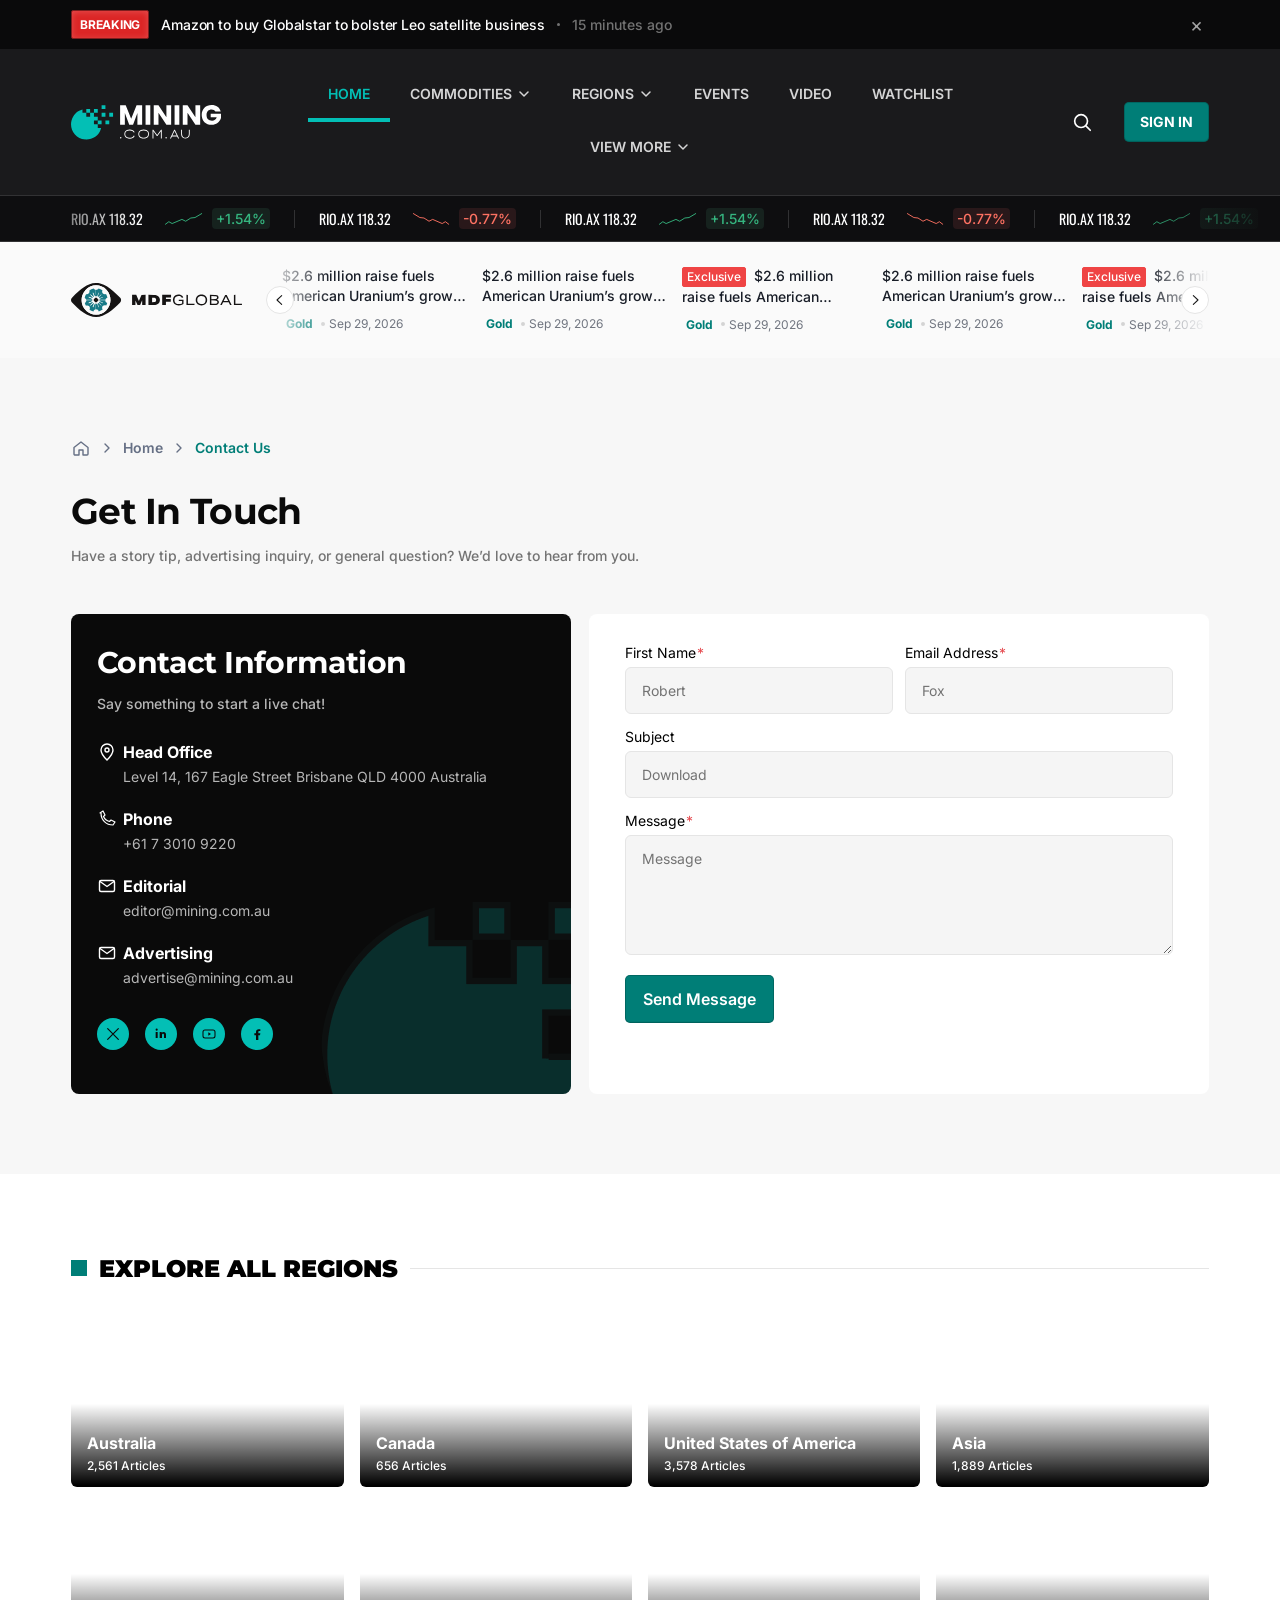
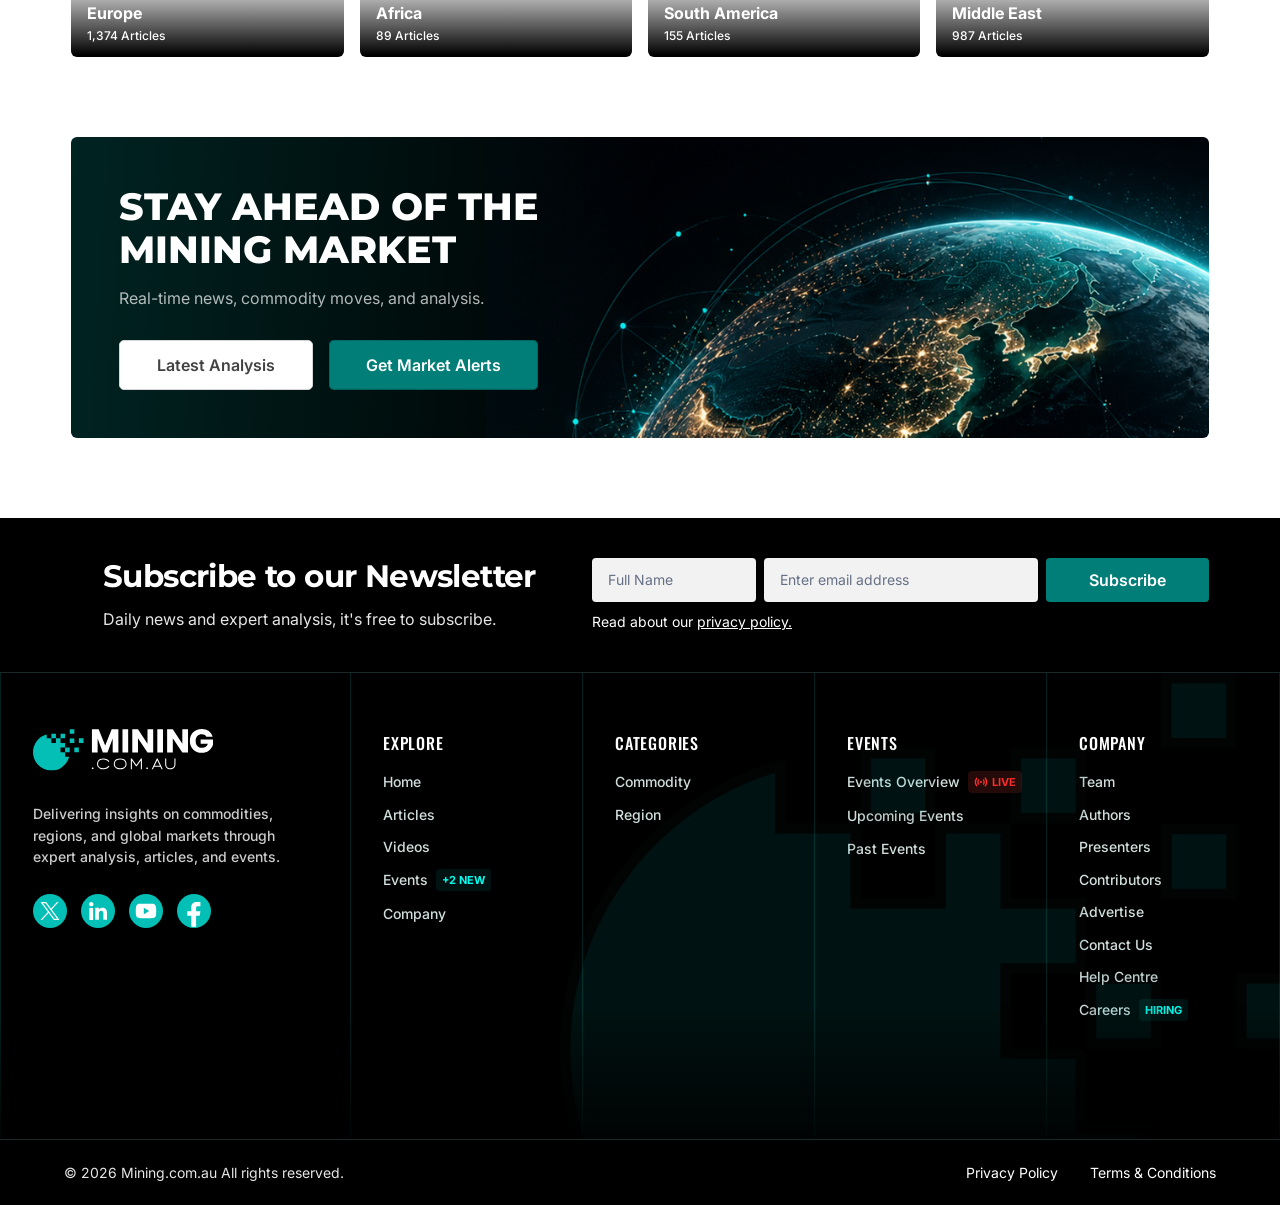
==== commit 280656bc: "Moved static files to assets folder" ====
--- a/index.html
+++ b/index.html
@@ -159,7 +159,7 @@
         <span class="ticker-item">
           <span class="ticker-sym">RIO.AX 118.32</span>
           <div class="ticker-data">
-            <img class="ticker-spark up" src="./up.svg" aria-hidden="true" />
+            <img class="ticker-spark up" src="./assets/up.svg" aria-hidden="true" />
             <span class="ticker-pct up">+1.54%</span>
           </div>
         </span>
@@ -167,7 +167,7 @@
         <span class="ticker-item">
           <span class="ticker-sym">RIO.AX 118.32</span>
           <div class="ticker-data">
-            <img class="ticker-spark down" src="./down.svg" aria-hidden="true" />
+            <img class="ticker-spark down" src="./assets/down.svg" aria-hidden="true" />
             <span class="ticker-pct down">-0.77%</span>
           </div>
         </span>
@@ -175,7 +175,7 @@
         <span class="ticker-item">
           <span class="ticker-sym">RIO.AX 118.32</span>
           <div class="ticker-data">
-            <img class="ticker-spark up" src="./up.svg" aria-hidden="true" />
+            <img class="ticker-spark up" src="./assets/up.svg" aria-hidden="true" />
             <span class="ticker-pct up">+1.54%</span>
           </div>
         </span>
@@ -183,7 +183,7 @@
         <span class="ticker-item">
           <span class="ticker-sym">RIO.AX 118.32</span>
           <div class="ticker-data">
-            <img class="ticker-spark down" src="./down.svg" aria-hidden="true" />
+            <img class="ticker-spark down" src="./assets/down.svg" aria-hidden="true" />
             <span class="ticker-pct down">-0.77%</span>
           </div>
         </span>
@@ -191,7 +191,7 @@
         <span class="ticker-item">
           <span class="ticker-sym">RIO.AX 118.32</span>
           <div class="ticker-data">
-            <img class="ticker-spark up" src="./up.svg" aria-hidden="true" />
+            <img class="ticker-spark up" src="./assets/up.svg" aria-hidden="true" />
             <span class="ticker-pct up">+1.54%</span>
           </div>
         </span>
@@ -199,7 +199,7 @@
         <span class="ticker-item">
           <span class="ticker-sym">RIO.AX 118.32</span>
           <div class="ticker-data">
-            <img class="ticker-spark down" src="./down.svg" aria-hidden="true" />
+            <img class="ticker-spark down" src="./assets/down.svg" aria-hidden="true" />
             <span class="ticker-pct down">-0.77%</span>
           </div>
         </span>
@@ -207,7 +207,7 @@
         <span class="ticker-item">
           <span class="ticker-sym">RIO.AX 118.32</span>
           <div class="ticker-data">
-            <img class="ticker-spark up" src="./up.svg" aria-hidden="true" />
+            <img class="ticker-spark up" src="./assets/up.svg" aria-hidden="true" />
             <span class="ticker-pct up">+1.54%</span>
           </div>
         </span>
@@ -215,7 +215,7 @@
         <span class="ticker-item">
           <span class="ticker-sym">RIO.AX 118.32</span>
           <div class="ticker-data">
-            <img class="ticker-spark down" src="./down.svg" aria-hidden="true" />
+            <img class="ticker-spark down" src="./assets/down.svg" aria-hidden="true" />
             <span class="ticker-pct down">-0.77%</span>
           </div>
         </span>
@@ -540,7 +540,7 @@
           <a href="#" class="btn btn-primary">Get Market Alerts</a>
         </div>
       </div>
-      <img class="cta-graphic" src="./cf1f3e901983c730135e3794c384c3f988bc7ce0.png" />
+      <img class="cta-graphic" src="./assets/cf1f3e901983c730135e3794c384c3f988bc7ce0.png" />
     </div>
   </section>
 
@@ -576,13 +576,13 @@
     </section>
 
     <section class="footer-main">
-      <img src="./Logo part (1).png" alt="" class="logo-part">
+      <img src="./assets/Logo part (1).png" alt="" class="logo-part">
       <div class="footer-grid">
 
         <!-- Brand Column -->
         <div class="footer-col footer-brand">
           <a href="#" class="footer-logo">
-            <img src="./logo.svg" alt="Mining.com.au">
+            <img src="./assets/logo.svg" alt="Mining.com.au">
           </a>
 
           <p class="footer-description">
--- a/styles.css
+++ b/styles.css
@@ -642,10 +642,9 @@
   color:var(--white);
   overflow:hidden;
   position:relative;
-  padding: 0 80px 80px 80px;
+  padding: 0 0 80px 0;
 }
 .cta-inner{
-  width: 100%;
   display:flex;
   align-items:center;
   justify-content:space-between;
@@ -1071,6 +1070,14 @@
   }
   .nav-links a.active{border-bottom-color:rgba(255,255,255,.08);}
 
+  .contact-form {
+    padding-inline: 12px;
+  }
+
+  .form-row {
+    grid-template-columns: 1fr;
+  }
+
   /* Footer grid */
   .footer-grid{
     grid-template-columns:1fr 1fr;
@@ -1083,6 +1090,10 @@
   }
 
   /* Newsletter block */
+  .newsletter-content {
+    margin-left: 0;
+  }
+
   .newsletter-inner{
     flex-direction:column;
   }
@@ -1113,10 +1124,8 @@
   .contact-grid{grid-template-columns:1fr;}
 
   /* CTA section */
-  .cta-inner{flex-direction:column;text-align:center;}
   .cta-text{max-width:none;}
-  .cta-buttons{justify-content:center;}
-  .cta-graphic{width:280px;height:280px;right:0;}
+  /* .cta-graphic{width:280px;height:280px;right:0;} */
 
   /* Main nav: the two action buttons move out of the bar and into the
      toggleable menu, only visible while the menu is open. */
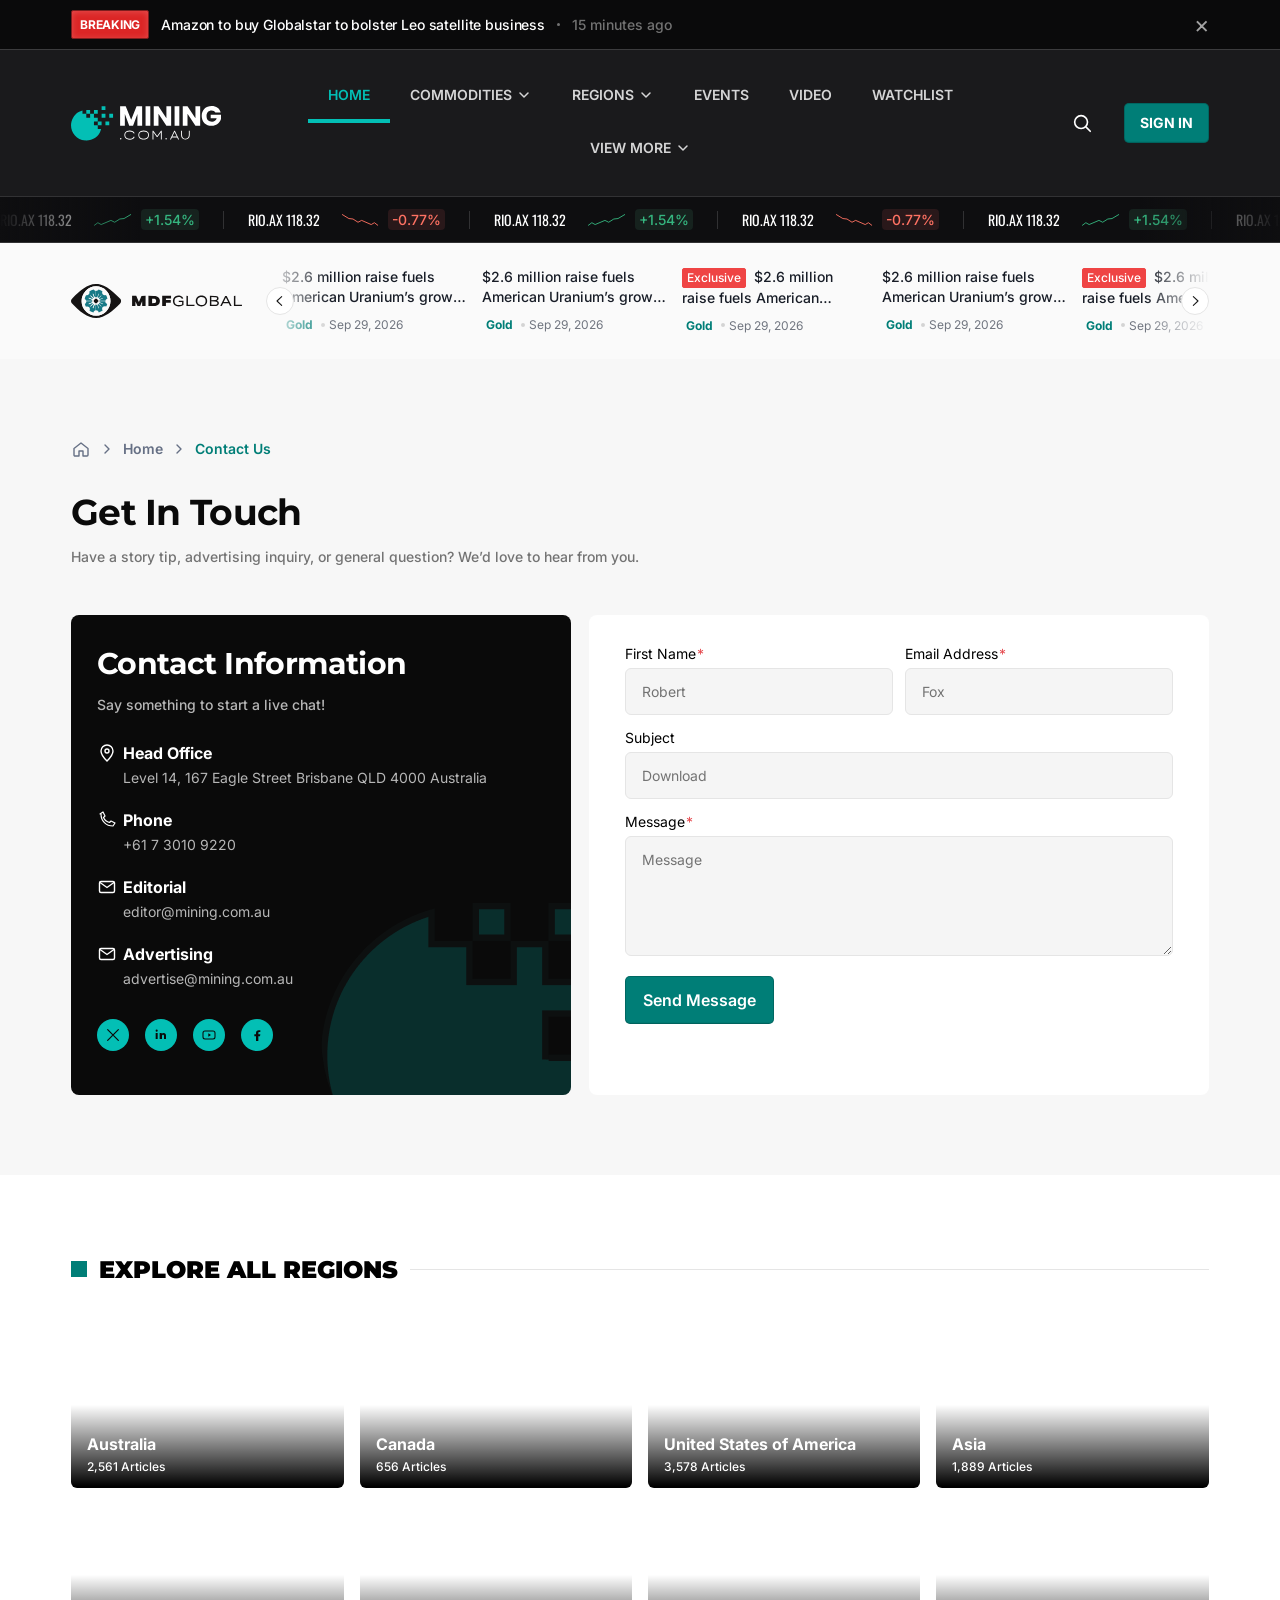
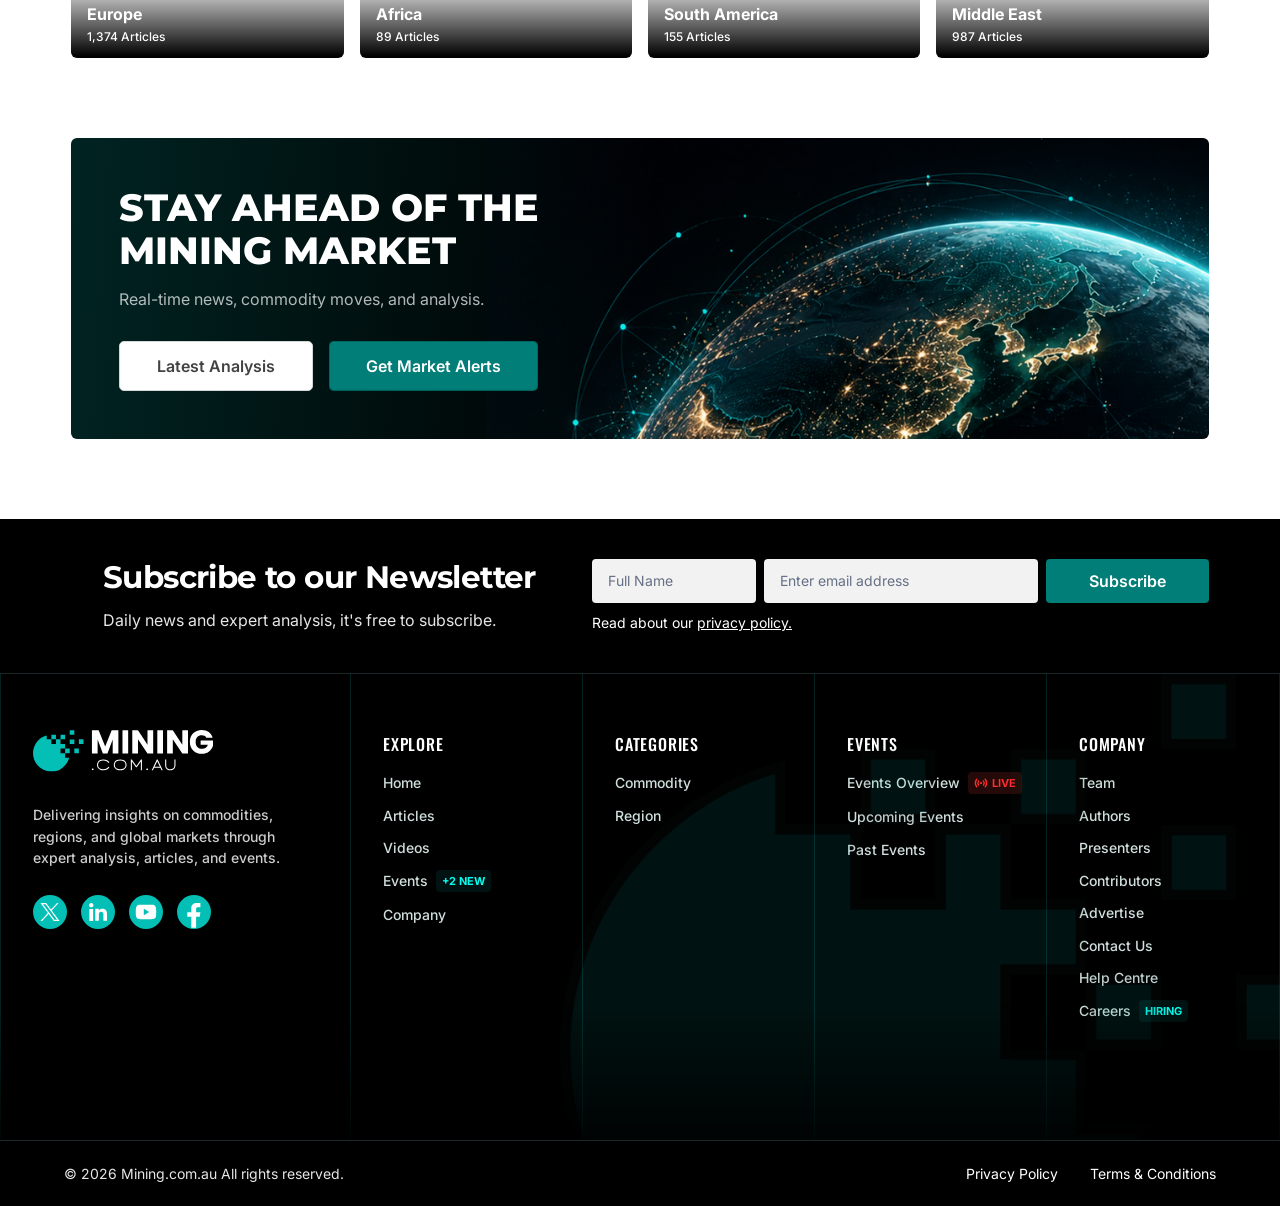
==== commit c259449a: "Fixed minor CSS bugs" ====
--- a/index.html
+++ b/index.html
@@ -156,70 +156,138 @@
 
     <div class="ticker" aria-label="Market ticker">
       <div class="ticker-track">
-        <span class="ticker-item">
-          <span class="ticker-sym">RIO.AX 118.32</span>
-          <div class="ticker-data">
-            <img class="ticker-spark up" src="./assets/up.svg" aria-hidden="true" />
-            <span class="ticker-pct up">+1.54%</span>
-          </div>
-        </span>
-        <span class="ticker-rule" aria-hidden="true"></span>
-        <span class="ticker-item">
-          <span class="ticker-sym">RIO.AX 118.32</span>
-          <div class="ticker-data">
-            <img class="ticker-spark down" src="./assets/down.svg" aria-hidden="true" />
-            <span class="ticker-pct down">-0.77%</span>
-          </div>
-        </span>
-        <span class="ticker-rule" aria-hidden="true"></span>
-        <span class="ticker-item">
-          <span class="ticker-sym">RIO.AX 118.32</span>
-          <div class="ticker-data">
-            <img class="ticker-spark up" src="./assets/up.svg" aria-hidden="true" />
-            <span class="ticker-pct up">+1.54%</span>
-          </div>
-        </span>
-        <span class="ticker-rule" aria-hidden="true"></span>
-        <span class="ticker-item">
-          <span class="ticker-sym">RIO.AX 118.32</span>
-          <div class="ticker-data">
-            <img class="ticker-spark down" src="./assets/down.svg" aria-hidden="true" />
-            <span class="ticker-pct down">-0.77%</span>
-          </div>
-        </span>
-        <span class="ticker-rule" aria-hidden="true"></span>
-        <span class="ticker-item">
-          <span class="ticker-sym">RIO.AX 118.32</span>
-          <div class="ticker-data">
-            <img class="ticker-spark up" src="./assets/up.svg" aria-hidden="true" />
-            <span class="ticker-pct up">+1.54%</span>
-          </div>
-        </span>
-        <span class="ticker-rule" aria-hidden="true"></span>
-        <span class="ticker-item">
-          <span class="ticker-sym">RIO.AX 118.32</span>
-          <div class="ticker-data">
-            <img class="ticker-spark down" src="./assets/down.svg" aria-hidden="true" />
-            <span class="ticker-pct down">-0.77%</span>
-          </div>
-        </span>
-        <span class="ticker-rule" aria-hidden="true"></span>
-        <span class="ticker-item">
-          <span class="ticker-sym">RIO.AX 118.32</span>
-          <div class="ticker-data">
-            <img class="ticker-spark up" src="./assets/up.svg" aria-hidden="true" />
-            <span class="ticker-pct up">+1.54%</span>
-          </div>
-        </span>
-        <span class="ticker-rule" aria-hidden="true"></span>
-        <span class="ticker-item">
-          <span class="ticker-sym">RIO.AX 118.32</span>
-          <div class="ticker-data">
-            <img class="ticker-spark down" src="./assets/down.svg" aria-hidden="true" />
-            <span class="ticker-pct down">-0.77%</span>
-          </div>
-        </span>
-        <span class="ticker-rule" aria-hidden="true"></span>
+        <div class="ticker-track-group">
+          <span class="ticker-item">
+            <span class="ticker-sym">RIO.AX 118.32</span>
+            <div class="ticker-data">
+              <img class="ticker-spark up" src="./assets/up.svg" aria-hidden="true" />
+              <span class="ticker-pct up">+1.54%</span>
+            </div>
+          </span>
+          <span class="ticker-rule" aria-hidden="true"></span>
+          <span class="ticker-item">
+            <span class="ticker-sym">RIO.AX 118.32</span>
+            <div class="ticker-data">
+              <img class="ticker-spark down" src="./assets/down.svg" aria-hidden="true" />
+              <span class="ticker-pct down">-0.77%</span>
+            </div>
+          </span>
+          <span class="ticker-rule" aria-hidden="true"></span>
+          <span class="ticker-item">
+            <span class="ticker-sym">RIO.AX 118.32</span>
+            <div class="ticker-data">
+              <img class="ticker-spark up" src="./assets/up.svg" aria-hidden="true" />
+              <span class="ticker-pct up">+1.54%</span>
+            </div>
+          </span>
+          <span class="ticker-rule" aria-hidden="true"></span>
+          <span class="ticker-item">
+            <span class="ticker-sym">RIO.AX 118.32</span>
+            <div class="ticker-data">
+              <img class="ticker-spark down" src="./assets/down.svg" aria-hidden="true" />
+              <span class="ticker-pct down">-0.77%</span>
+            </div>
+          </span>
+          <span class="ticker-rule" aria-hidden="true"></span>
+          <span class="ticker-item">
+            <span class="ticker-sym">RIO.AX 118.32</span>
+            <div class="ticker-data">
+              <img class="ticker-spark up" src="./assets/up.svg" aria-hidden="true" />
+              <span class="ticker-pct up">+1.54%</span>
+            </div>
+          </span>
+          <span class="ticker-rule" aria-hidden="true"></span>
+          <span class="ticker-item">
+            <span class="ticker-sym">RIO.AX 118.32</span>
+            <div class="ticker-data">
+              <img class="ticker-spark down" src="./assets/down.svg" aria-hidden="true" />
+              <span class="ticker-pct down">-0.77%</span>
+            </div>
+          </span>
+          <span class="ticker-rule" aria-hidden="true"></span>
+          <span class="ticker-item">
+            <span class="ticker-sym">RIO.AX 118.32</span>
+            <div class="ticker-data">
+              <img class="ticker-spark up" src="./assets/up.svg" aria-hidden="true" />
+              <span class="ticker-pct up">+1.54%</span>
+            </div>
+          </span>
+          <span class="ticker-rule" aria-hidden="true"></span>
+          <span class="ticker-item">
+            <span class="ticker-sym">RIO.AX 118.32</span>
+            <div class="ticker-data">
+              <img class="ticker-spark down" src="./assets/down.svg" aria-hidden="true" />
+              <span class="ticker-pct down">-0.77%</span>
+            </div>
+          </span>
+          <span class="ticker-rule" aria-hidden="true"></span>
+        </div>
+        <div class="ticker-track-group" aria-hidden="true">
+          <span class="ticker-item">
+            <span class="ticker-sym">RIO.AX 118.32</span>
+            <div class="ticker-data">
+              <img class="ticker-spark up" src="./assets/up.svg" aria-hidden="true" />
+              <span class="ticker-pct up">+1.54%</span>
+            </div>
+          </span>
+          <span class="ticker-rule" aria-hidden="true"></span>
+          <span class="ticker-item">
+            <span class="ticker-sym">RIO.AX 118.32</span>
+            <div class="ticker-data">
+              <img class="ticker-spark down" src="./assets/down.svg" aria-hidden="true" />
+              <span class="ticker-pct down">-0.77%</span>
+            </div>
+          </span>
+          <span class="ticker-rule" aria-hidden="true"></span>
+          <span class="ticker-item">
+            <span class="ticker-sym">RIO.AX 118.32</span>
+            <div class="ticker-data">
+              <img class="ticker-spark up" src="./assets/up.svg" aria-hidden="true" />
+              <span class="ticker-pct up">+1.54%</span>
+            </div>
+          </span>
+          <span class="ticker-rule" aria-hidden="true"></span>
+          <span class="ticker-item">
+            <span class="ticker-sym">RIO.AX 118.32</span>
+            <div class="ticker-data">
+              <img class="ticker-spark down" src="./assets/down.svg" aria-hidden="true" />
+              <span class="ticker-pct down">-0.77%</span>
+            </div>
+          </span>
+          <span class="ticker-rule" aria-hidden="true"></span>
+          <span class="ticker-item">
+            <span class="ticker-sym">RIO.AX 118.32</span>
+            <div class="ticker-data">
+              <img class="ticker-spark up" src="./assets/up.svg" aria-hidden="true" />
+              <span class="ticker-pct up">+1.54%</span>
+            </div>
+          </span>
+          <span class="ticker-rule" aria-hidden="true"></span>
+          <span class="ticker-item">
+            <span class="ticker-sym">RIO.AX 118.32</span>
+            <div class="ticker-data">
+              <img class="ticker-spark down" src="./assets/down.svg" aria-hidden="true" />
+              <span class="ticker-pct down">-0.77%</span>
+            </div>
+          </span>
+          <span class="ticker-rule" aria-hidden="true"></span>
+          <span class="ticker-item">
+            <span class="ticker-sym">RIO.AX 118.32</span>
+            <div class="ticker-data">
+              <img class="ticker-spark up" src="./assets/up.svg" aria-hidden="true" />
+              <span class="ticker-pct up">+1.54%</span>
+            </div>
+          </span>
+          <span class="ticker-rule" aria-hidden="true"></span>
+          <span class="ticker-item">
+            <span class="ticker-sym">RIO.AX 118.32</span>
+            <div class="ticker-data">
+              <img class="ticker-spark down" src="./assets/down.svg" aria-hidden="true" />
+              <span class="ticker-pct down">-0.77%</span>
+            </div>
+          </span>
+          <span class="ticker-rule" aria-hidden="true"></span>
+        </div>
       </div>
     </div>
   </header>
--- a/styles.css
+++ b/styles.css
@@ -176,12 +176,13 @@
 .announcement-close{
   flex-shrink:0;
   background:none;border:none;color:var(--neutral-400);
-  font-size:20px;line-height:1;padding:2px 6px;
+  font-size:24px;line-height:1;padding: 0;
 }
 .announcement-close:hover{color:var(--white);}
 
 .nav-wrapper {
   background:#1a1a1c;
+  border-top: 1px solid rgba(255,255,255,.15);
 }
 
 .main-nav{
@@ -297,11 +298,27 @@
   display:flex;
   align-items:center;
   gap:24px;
-  padding:8px var(--gutter);
-  overflow-x:auto;
-  scrollbar-width:none;
-}
-.ticker-track::-webkit-scrollbar{display:none;}
+  padding-block:8px;
+  width:max-content;
+  will-change:transform;
+  animation:ticker-scroll 40s linear infinite;
+}
+.ticker:hover .ticker-track{
+  animation-play-state:paused;
+}
+.ticker-track-group{
+  display:flex;
+  align-items:center;
+  gap:24px;
+  flex-shrink:0;
+}
+@keyframes ticker-scroll{
+  from{transform:translateX(0);}
+  to{transform:translateX(-50%);}
+}
+@media (prefers-reduced-motion: reduce){
+  .ticker-track{animation:none;}
+}
 .ticker-item{
   display:flex;align-items:center;gap:21px;
   flex-shrink:0;
@@ -505,7 +522,7 @@
   bottom:-110px;
   width:340px;height:340px;
   border-radius:50%;
-  background: url("./Logo\ part.png");
+  background: url("./assets/Logo\ part.png");
   filter:blur(0.3px);
 }
 .contact-info-content{position:relative;z-index:1;}
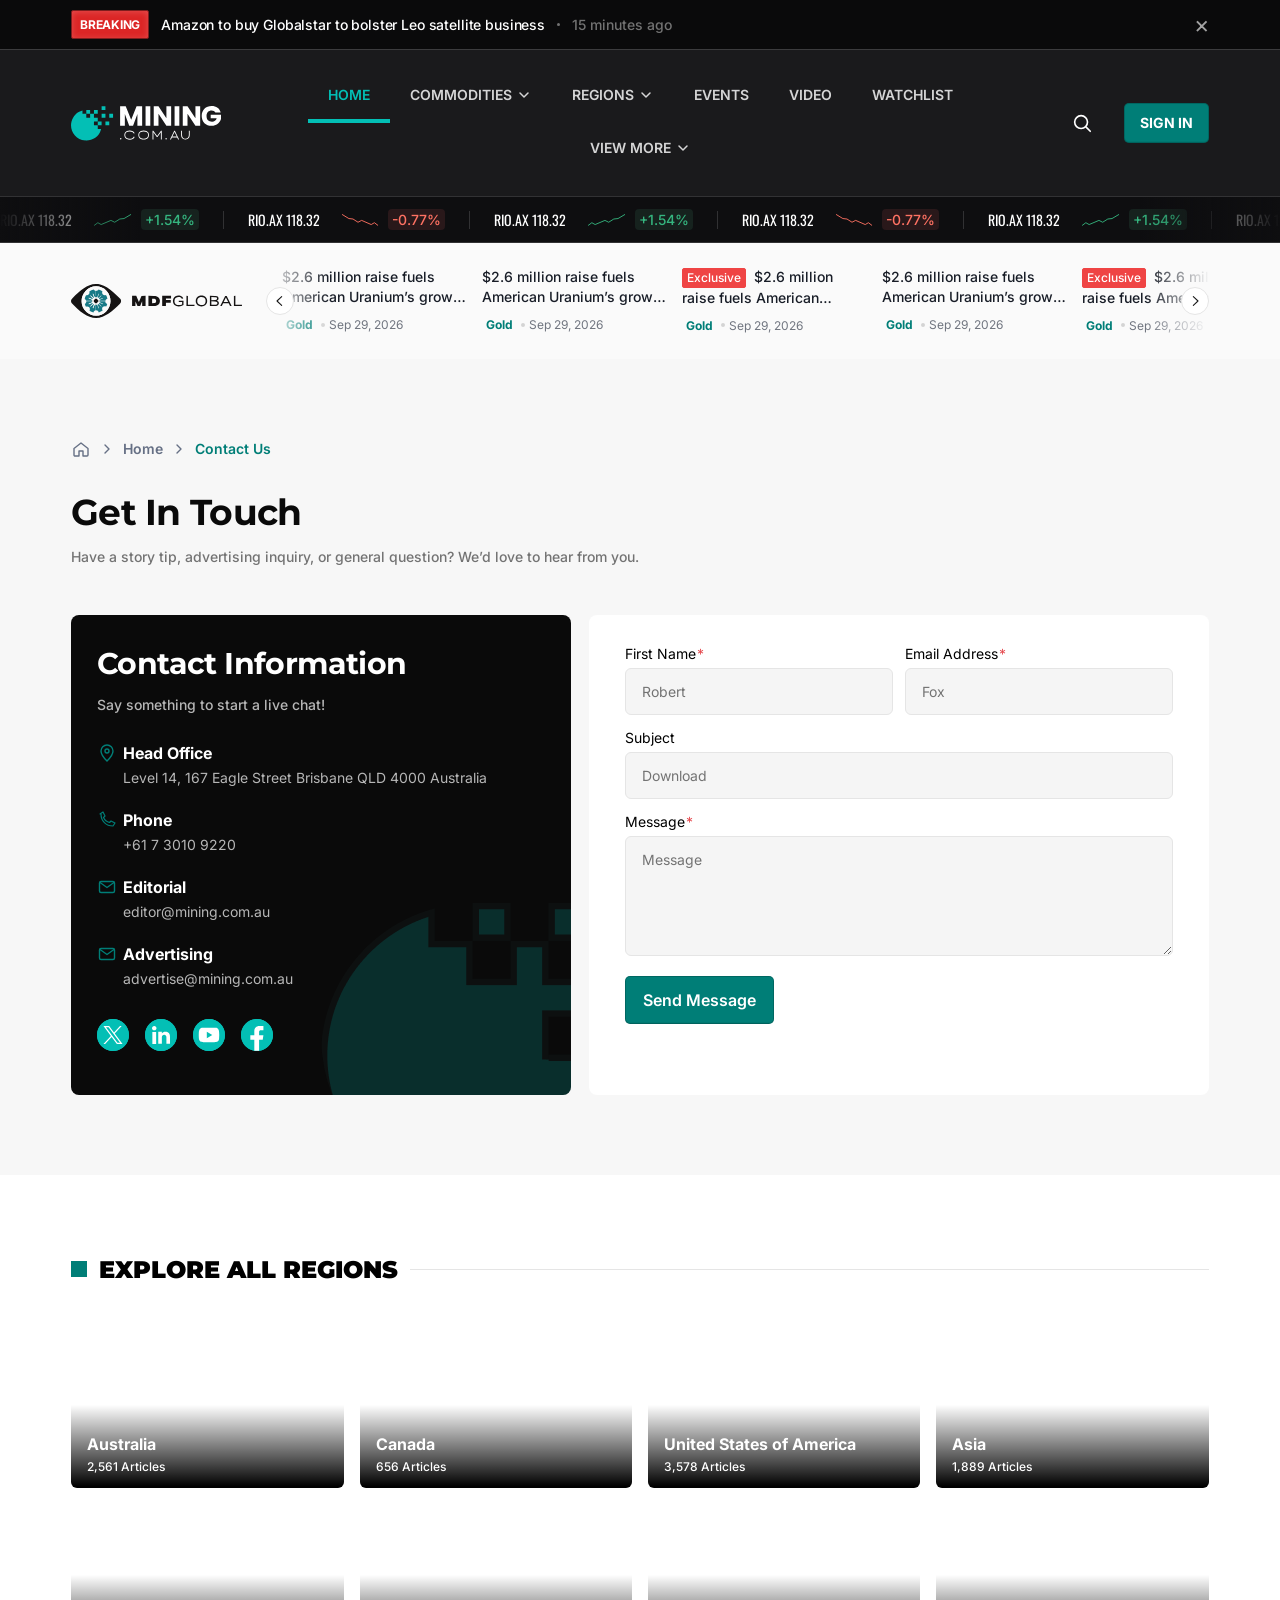
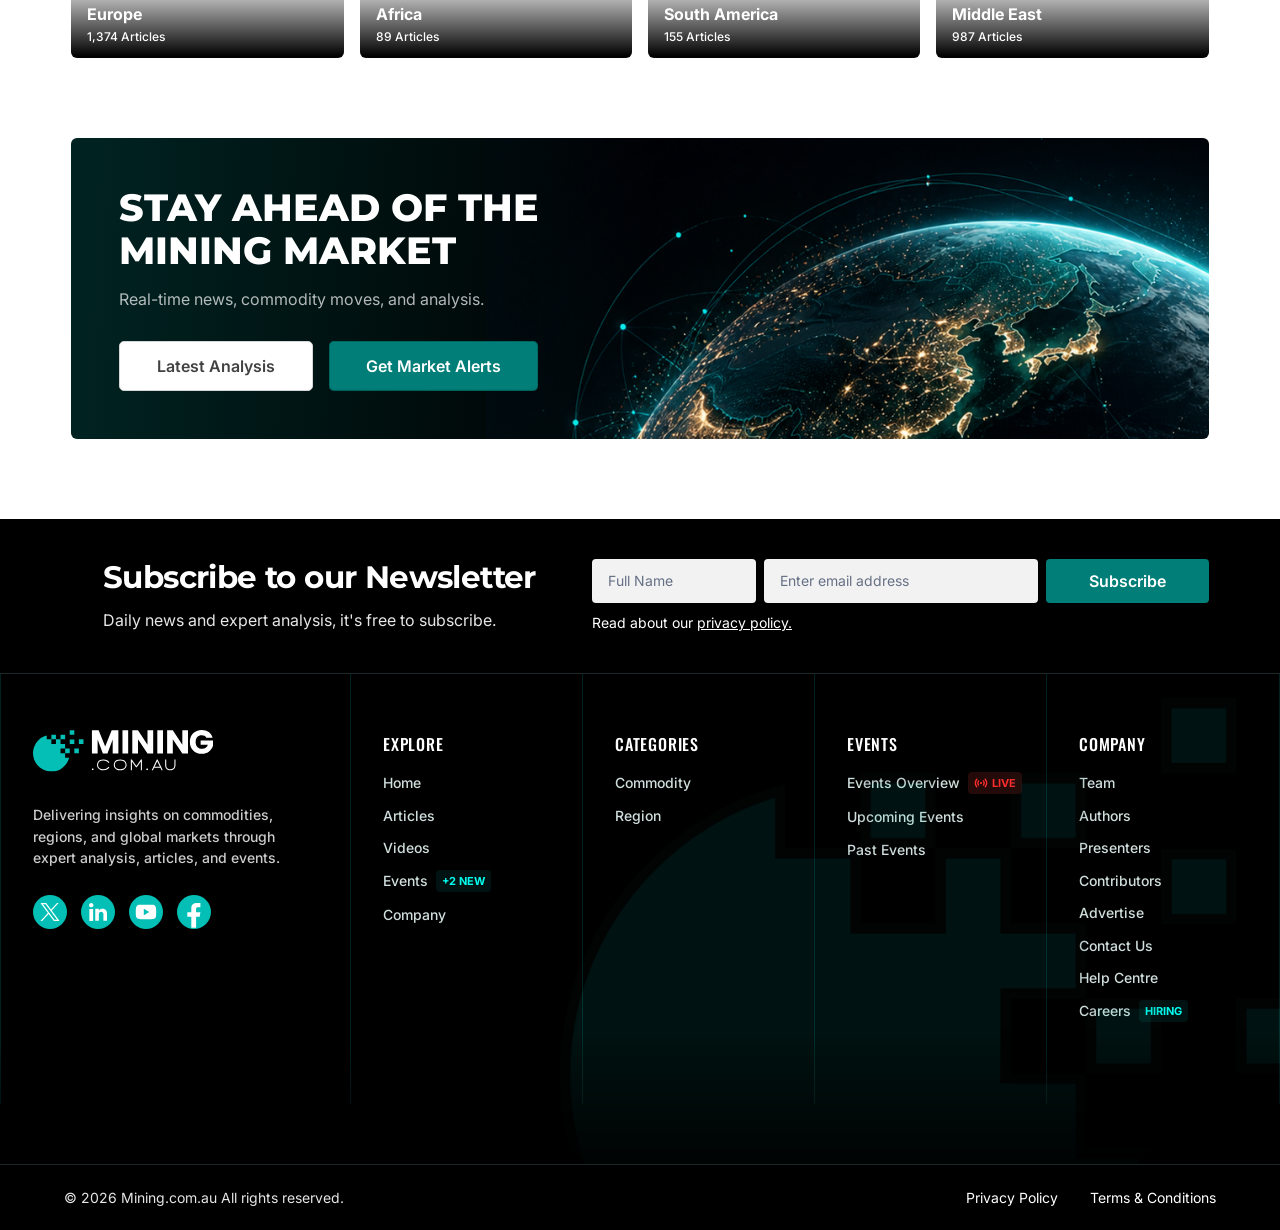
==== commit 4e0032d9: "Fixed minor responsiveness issues" ====
--- a/index.html
+++ b/index.html
@@ -499,26 +499,24 @@
             </ul>
 
             <div class="social-icons">
-              <a href="#" aria-label="X (Twitter)"><svg viewBox="0 0 24 24">
-                  <path d="M4 4l16 16M20 4L4 20" stroke="currentColor" stroke-width="1.8" stroke-linecap="round" />
-                </svg></a>
-              <a href="#" aria-label="LinkedIn"><svg viewBox="0 0 24 24">
-                  <rect x="4" y="9" width="3" height="9" fill="currentColor" />
-                  <circle cx="5.5" cy="5.5" r="1.6" fill="currentColor" />
-                  <path
-                    d="M10 18v-9h3v1.3C13.7 9.4 14.8 9 16 9c2.2 0 3.5 1.4 3.5 4v5h-3v-4.5c0-1-.5-1.7-1.5-1.7s-1.5.7-1.5 1.7V18h-3z"
-                    fill="currentColor" />
-                </svg></a>
-              <a href="#" aria-label="YouTube"><svg viewBox="0 0 24 24">
-                  <rect x="3" y="6" width="18" height="12" rx="3" stroke="currentColor" stroke-width="1.6"
-                    fill="none" />
-                  <path d="M11 9.5l4 2.5-4 2.5z" fill="currentColor" />
-                </svg></a>
-              <a href="#" aria-label="Facebook"><svg viewBox="0 0 24 24">
-                  <path
-                    d="M14 21v-7h2.5l.5-3H14V9c0-.9.3-1.5 1.6-1.5H17V4.8c-.3 0-1.3-.1-2.4-.1-2.4 0-4.1 1.5-4.1 4.2V11H8v3h2.5v7z"
-                    fill="currentColor" />
-                </svg></a>
+              <a href="#" aria-label="X (Twitter)"><svg width="32" height="32" viewBox="0 0 32 32" fill="none" xmlns="http://www.w3.org/2000/svg">
+                <path d="M31.9883 16C31.9883 24.0807 26.0002 30.7612 18.2211 31.8453C17.4937 31.9462 16.7495 31.9989 15.9942 31.9989C15.1222 31.9989 14.266 31.9294 13.4321 31.7948C5.81667 30.5684 0 23.963 0 16C0 7.16368 7.16156 0 15.9953 0C24.829 0 31.9906 7.16368 31.9906 16H31.9883Z" fill="#03BFB5"/>
+                <path d="M6.48736 7.05615L13.8641 16.9216L6.44141 24.9429H8.11244L14.6116 17.9205L19.8623 24.9429H25.5479L17.7565 14.5225L24.6659 7.05615H22.9948L17.01 13.5236L12.174 7.05615H6.48847H6.48736ZM8.94403 8.28709H11.5554L23.089 23.712H20.4776L8.94403 8.28709Z" fill="white"/>
+              </svg></a>
+              <a href="#" aria-label="LinkedIn"><svg width="32" height="32" viewBox="0 0 32 32" fill="none" xmlns="http://www.w3.org/2000/svg">
+                <path d="M16.0317 0H15.9589C7.14503 0 0 7.14713 0 15.9636V16.0364C0 24.8528 7.14503 32 15.9589 32H16.0317C24.8455 32 31.9906 24.8528 31.9906 16.0364V15.9636C31.9906 7.14713 24.8455 0 16.0317 0Z" fill="#03BFB5"/>
+                <path d="M7.63099 10.6374C7.20957 10.2461 7 9.76176 7 9.18551C7 8.60925 7.21069 8.10363 7.63099 7.71124C8.0524 7.31997 8.59487 7.12378 9.25949 7.12378C9.92412 7.12378 10.4453 7.31997 10.8656 7.71124C11.287 8.10251 11.4966 8.59468 11.4966 9.18551C11.4966 9.77633 11.2859 10.2461 10.8656 10.6374C10.4442 11.0286 9.90955 11.2248 9.25949 11.2248C8.60944 11.2248 8.0524 11.0286 7.63099 10.6374ZM11.1424 12.8818V24.8777H7.35304V12.8818H11.1424Z" fill="#FEFFFC"/>
+                <path d="M23.7568 14.0668C24.5828 14.9637 24.9953 16.1946 24.9953 17.762V24.6658H21.3964V18.2485C21.3964 17.4581 21.1913 16.8438 20.7822 16.4065C20.3732 15.9693 19.8217 15.7496 19.1313 15.7496C18.4409 15.7496 17.8895 15.9682 17.4804 16.4065C17.0713 16.8438 16.8662 17.4581 16.8662 18.2485V24.6658H13.2461V12.8481H16.8662V14.4154C17.2327 13.893 17.727 13.4804 18.3479 13.1766C18.9688 12.8728 19.6671 12.7214 20.4438 12.7214C21.8268 12.7214 22.9319 13.1699 23.7568 14.0668Z" fill="#FEFFFC"/>
+              </svg></a>
+              <a href="#" aria-label="YouTube"><svg width="32" height="32" viewBox="0 0 32 32" fill="none" xmlns="http://www.w3.org/2000/svg">
+                <path d="M31.9906 16C31.9906 7.16344 24.8293 0 15.9953 0C7.16134 0 0 7.16344 0 16C0 24.8366 7.16134 32 15.9953 32C24.8293 32 31.9906 24.8366 31.9906 16Z" fill="#03BFB5"/>
+                <path d="M22.787 23.0866C22.3105 23.1383 21.8227 23.1473 21.3551 23.1461C17.7078 23.1428 14.0605 23.1394 10.4143 23.1371C9.26674 23.1371 8.01688 23.1 7.13006 22.3704C6.13085 21.5463 5.92292 20.1173 5.84199 18.8243C5.7296 17.0524 5.7206 15.2749 5.81277 13.5018C5.86335 12.5282 5.95214 11.5309 6.37138 10.6495C6.67261 10.0165 7.17502 9.44759 7.81794 9.14853C8.56538 8.80112 9.34767 8.86295 10.1524 8.86183C12.0789 8.85958 14.0054 8.85846 15.9319 8.85621C17.9348 8.85396 19.9389 8.85283 21.9418 8.85059C22.8882 8.85059 23.9043 8.8697 24.6765 9.41724C25.6734 10.1233 25.9443 11.4668 26.069 12.6822C26.2995 14.9207 26.3028 17.1828 26.078 19.4213C25.9848 20.3444 25.8296 21.3203 25.2216 22.0207C24.6191 22.7155 23.7256 22.9831 22.7882 23.0854L22.787 23.0866Z" fill="white"/>
+                <path d="M19.2597 16.0001L13.8242 12.8611V19.1392L19.2597 16.0001Z" fill="#03BFB5"/>
+              </svg></a>
+              <a href="#" aria-label="Facebook"><svg width="32" height="32" viewBox="0 0 32 32" fill="none" xmlns="http://www.w3.org/2000/svg">
+                <path d="M31.9906 16.0006C31.9906 24.0816 26.0022 30.7623 18.2228 31.8464C17.4955 31.9473 16.7513 32 15.9958 32C15.1239 32 14.2676 31.9305 13.4337 31.7959C5.81687 30.5694 0 23.9638 0 16.0006C0 7.16393 7.16182 0 15.9947 0C24.8276 0 31.9906 7.16393 31.9906 16.0006Z" fill="#03BFB5"/>
+                <path d="M18.0966 12.6878V16.1733H22.4071L21.7246 20.8685H18.0966V31.6862C17.3692 31.7871 16.625 31.8398 15.8696 31.8398C14.9976 31.8398 14.1413 31.7703 13.3075 31.6357V20.8685H9.33203V16.1733H13.3075V11.9086C13.3075 9.26276 15.4515 7.11694 18.0977 7.11694V7.11919C18.1055 7.11919 18.1123 7.11694 18.1201 7.11694H22.4082V11.1776H19.6063C18.7735 11.1776 18.0977 11.8537 18.0977 12.6866L18.0966 12.6878Z" fill="white"/>
+              </svg></a>
             </div>
           </div>
         </div>
--- a/styles.css
+++ b/styles.css
@@ -41,7 +41,7 @@
   --radius-lg:8px;
 
   --container:1280px;
-  --gutter: clamp(20px, 5.55vw, 80px);
+  --gutter: clamp(16px, 5.55vw, 80px);
 }
 
 *{box-sizing:border-box;}
@@ -223,13 +223,12 @@
   align-items:center;
   justify-content:center;
   width:40px;height:40px;
-  background:none;
+  background:rgba(255,255,255,.08);
   border:none;
   color:var(--white);
   border-radius:var(--radius-sm);
   flex-shrink:0;
 }
-.nav-toggle:hover{background:rgba(255,255,255,.08);}
 .nav-toggle svg{width:24px;height:24px;}
 .nav-toggle .icon-close{display:none;}
 .nav-toggle[aria-expanded="true"] .icon-burger{display:none;}
@@ -387,8 +386,8 @@
 .newswire-viewport::before,.newswire-viewport::after{
   content:"";position:absolute;top:0;bottom:0;width:64px;z-index:2;pointer-events:none;
 }
-.newswire-viewport::before{left:0;background:linear-gradient(to right,var(--bg-secondary),rgba(250,250,250,0));}
-.newswire-viewport::after{right:0;background:linear-gradient(to left,var(--bg-secondary),rgba(250,250,250,0));}
+.newswire-viewport::before{left:-1px;background:linear-gradient(to right,var(--bg-secondary),rgba(250,250,250,0));}
+.newswire-viewport::after{right:-1px;background:linear-gradient(to left,var(--bg-secondary),rgba(250,250,250,0));}
 .newswire-track{
   display:flex;
   gap:0;
@@ -541,7 +540,7 @@
 .contact-list-label{
   display:flex;align-items:center;gap:6px;margin-bottom:6px;
 }
-.contact-list-label svg{width:20px;height:20px;flex-shrink:0;}
+.contact-list-label svg{width:20px;height:20px;flex-shrink:0;color: var(--brand-600);}
 .contact-list-label strong{font-size:16px;font-weight:700;}
 .contact-list li p{
   margin:0;padding-left:26px;
@@ -554,7 +553,6 @@
   display:flex;align-items:center;justify-content:center;
   color:var(--neutral-950);
 }
-.social-icons a svg{width:16px;height:16px;}
 .social-icons a:hover{background:var(--white);}
 
 .contact-form{
@@ -850,7 +848,7 @@
 
 .footer-grid{
   max-width:1280px;
-  margin:0 auto;
+  margin:0 auto 60px;
 
   display:grid;
   grid-template-columns:
@@ -864,7 +862,7 @@
 }
 
 .footer-col{
-  padding:60px 32px 118px;
+  padding:60px 32px;
   border-right:1px solid rgba(3,191,181,.18);
   min-height:430px;
 }
@@ -1051,7 +1049,6 @@
     display:flex;
     flex-direction:column;
     align-items:stretch;
-    gap:8px;
 
     position:absolute;
     top:100%;
@@ -1070,6 +1067,7 @@
     transition:max-height .25s ease, padding .25s ease;
   }
   .nav-menu.open{
+    margin-inline: calc(var(--gutter) * -1);
     max-height:calc(100vh - 100%);
     overflow-y:auto;
     visibility:visible;
@@ -1082,7 +1080,8 @@
   }
   .nav-links a{
     width:100%;
-    padding:14px 4px;
+    font-size: 16px;
+    padding:20px 4px;
     border-bottom:1px solid rgba(255,255,255,.08);
   }
   .nav-links a.active{border-bottom-color:rgba(255,255,255,.08);}
@@ -1154,6 +1153,7 @@
     gap:12px;
     width:100%;
     padding-top:12px;
+    margin-bottom: 12px;
     border-top:1px solid rgba(255,255,255,.08);
   }
   .nav-actions--mobile .icon-btn{
@@ -1166,7 +1166,16 @@
     font-size:14px;
     font-weight:600;
   }
-  .nav-actions--mobile .btn{width:100%;}
+  .nav-actions--mobile .btn{width:100%;font-size: 16px;padding-block: 12px;}
+
+  .newswire-inner {
+    flex-direction: column;
+    align-items: flex-start;
+  }
+
+  .newswire-viewport {
+    max-width: 100%;
+  }
 
   /* Footer bottom bar */
   .footer-bottom {
@@ -1187,6 +1196,10 @@
     padding:40px 24px;
   }
 
+  .footer-col:last-child {
+    border-bottom: none;
+  }
+
   /* Explore all regions grid */
   .regions-grid{grid-template-columns:1fr;}
 }
